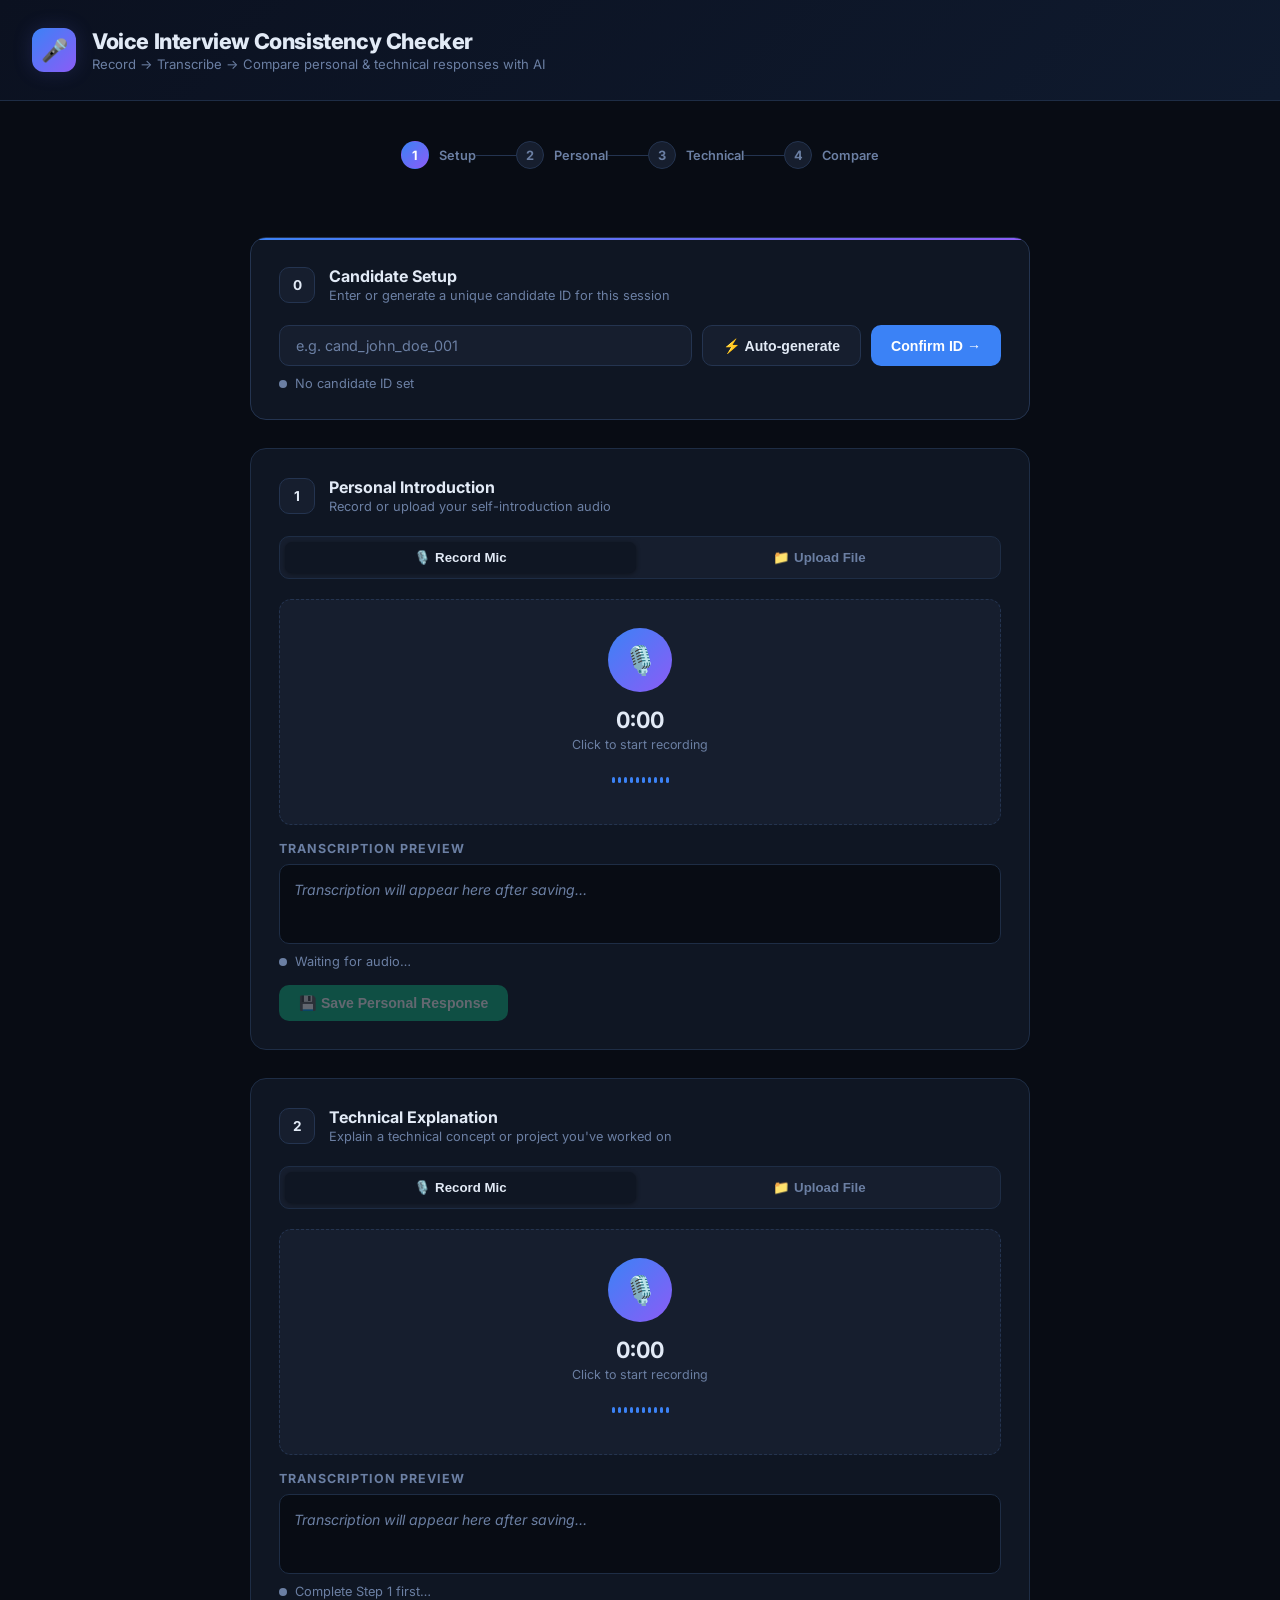
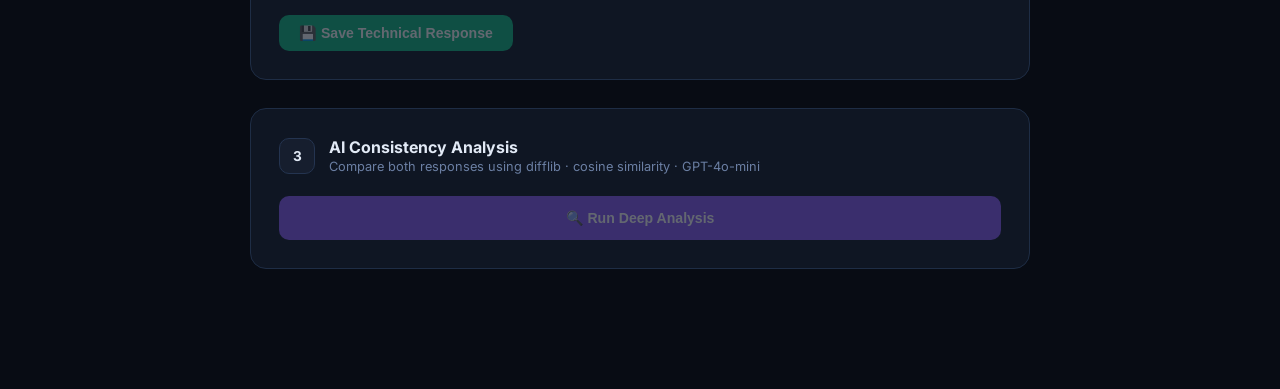
==== frontend/interview.html @ ae786893 "v2 — Voice Interview Consistency Checker module (voice_module + interview.html)" ====
<!DOCTYPE html>
<html lang="en">
<head>
  <meta charset="UTF-8" />
  <meta name="viewport" content="width=device-width, initial-scale=1.0" />
  <title>Voice Interview Consistency Checker</title>
  <link rel="preconnect" href="https://fonts.googleapis.com" />
  <link href="https://fonts.googleapis.com/css2?family=Inter:wght@400;500;600;700;800&display=swap" rel="stylesheet" />
  <style>
    *, *::before, *::after { box-sizing: border-box; margin: 0; padding: 0; }

    :root {
      --bg:         #080c14;
      --surface:    #0f1623;
      --surface2:   #161e2e;
      --border:     #1e2d45;
      --border2:    #243450;
      --text:       #e2eaf6;
      --muted:      #6b7fa3;
      --accent:     #3b82f6;
      --accent2:    #6366f1;
      --green:      #10b981;
      --amber:      #f59e0b;
      --red:        #ef4444;
      --purple:     #8b5cf6;
      --glow:       rgba(99,102,241,.18);
    }

    html { scroll-behavior: smooth; }

    body {
      font-family: 'Inter', sans-serif;
      background: var(--bg);
      color: var(--text);
      min-height: 100vh;
      padding: 0 0 80px;
    }

    /* ══ Header ══════════════════════════════════════════════════════════════ */
    header {
      background: linear-gradient(135deg, #0b1120 0%, #0f1a2e 100%);
      border-bottom: 1px solid var(--border);
      padding: 28px 32px;
      display: flex;
      align-items: center;
      gap: 16px;
    }
    .logo {
      width: 44px; height: 44px;
      background: linear-gradient(135deg, var(--accent), var(--purple));
      border-radius: 12px;
      display: grid; place-items: center;
      font-size: 22px;
      flex-shrink: 0;
      box-shadow: 0 0 20px var(--glow);
    }
    header h1 {
      font-size: 1.35rem; font-weight: 800; letter-spacing: -.4px;
    }
    header p { font-size: .82rem; color: var(--muted); margin-top: 2px; }

    /* ══ Layout ══════════════════════════════════════════════════════════════ */
    .container {
      max-width: 820px;
      margin: 0 auto;
      padding: 40px 20px;
      display: flex;
      flex-direction: column;
      gap: 28px;
    }

    /* ══ Cards ═══════════════════════════════════════════════════════════════ */
    .card {
      background: var(--surface);
      border: 1px solid var(--border);
      border-radius: 16px;
      padding: 28px;
      position: relative;
      overflow: hidden;
      transition: border-color .2s;
    }
    .card::before {
      content: '';
      position: absolute; top: 0; left: 0; right: 0; height: 2px;
      background: linear-gradient(90deg, var(--accent), var(--purple));
      opacity: 0;
      transition: opacity .3s;
    }
    .card.active::before { opacity: 1; }
    .card.active { border-color: var(--border2); }

    .card-header {
      display: flex; align-items: center; gap: 14px; margin-bottom: 22px;
    }
    .step-badge {
      width: 36px; height: 36px; border-radius: 10px; flex-shrink: 0;
      display: grid; place-items: center;
      font-weight: 700; font-size: .85rem;
      background: var(--surface2); border: 1px solid var(--border2);
    }
    .step-badge.done {
      background: rgba(16,185,129,.15);
      border-color: rgba(16,185,129,.3);
      color: var(--green);
    }
    .card-title { font-size: 1rem; font-weight: 700; }
    .card-sub   { font-size: .8rem; color: var(--muted); margin-top: 2px; }

    /* ══ Candidate Setup ════════════════════════════════════════════════════ */
    .id-row { display: flex; gap: 10px; flex-wrap: wrap; }

    input[type="text"] {
      flex: 1; min-width: 200px;
      background: var(--surface2);
      border: 1px solid var(--border2);
      border-radius: 10px;
      padding: 11px 16px;
      color: var(--text);
      font-size: .9rem;
      font-family: 'Inter', sans-serif;
      outline: none;
      transition: border-color .2s;
    }
    input[type="text"]:focus { border-color: var(--accent); }
    input[type="text"]::placeholder { color: var(--muted); }

    /* ══ Buttons ════════════════════════════════════════════════════════════ */
    .btn {
      padding: 10px 20px; border: none; border-radius: 10px;
      font-size: .88rem; font-weight: 600;
      cursor: pointer; white-space: nowrap;
      transition: opacity .15s, transform .1s, box-shadow .15s;
      display: inline-flex; align-items: center; gap: 7px;
    }
    .btn:active  { transform: scale(.97); }
    .btn:disabled { opacity: .35; cursor: not-allowed; }
    .btn-primary  { background: var(--accent); color: #fff; }
    .btn-purple   { background: var(--purple); color: #fff; }
    .btn-ghost    {
      background: var(--surface2);
      border: 1px solid var(--border2);
      color: var(--text);
    }
    .btn-green    { background: var(--green); color: #fff; }
    .btn-red      { background: var(--red);   color: #fff; }
    .btn-primary:not(:disabled):hover { box-shadow: 0 0 18px rgba(59,130,246,.4); }
    .btn-purple:not(:disabled):hover  { box-shadow: 0 0 18px rgba(139,92,246,.4); }
    .btn-green:not(:disabled):hover   { box-shadow: 0 0 18px rgba(16,185,129,.4); }

    /* ══ Tab row ════════════════════════════════════════════════════════════ */
    .tab-row {
      display: flex; gap: 8px;
      background: var(--surface2);
      border: 1px solid var(--border);
      border-radius: 10px; padding: 5px;
      margin-bottom: 20px;
    }
    .tab {
      flex: 1; padding: 8px;
      border-radius: 7px;
      background: transparent;
      border: none;
      color: var(--muted);
      font-size: .83rem; font-weight: 600;
      cursor: pointer;
      transition: background .2s, color .2s;
    }
    .tab.active {
      background: var(--surface);
      color: var(--text);
      box-shadow: 0 1px 4px rgba(0,0,0,.4);
    }

    /* ══ Record panel ═══════════════════════════════════════════════════════ */
    .record-zone {
      background: var(--surface2);
      border: 1px dashed var(--border2);
      border-radius: 12px;
      padding: 28px 20px;
      text-align: center;
      margin-bottom: 16px;
      transition: border-color .2s;
    }
    .record-zone.recording {
      border-color: var(--red);
      border-style: solid;
      animation: borderPulse 1.4s ease-in-out infinite;
    }
    @keyframes borderPulse {
      0%,100% { box-shadow: 0 0 0 0 rgba(239,68,68,.3); }
      50%      { box-shadow: 0 0 0 8px rgba(239,68,68,0); }
    }

    .mic-icon {
      width: 64px; height: 64px; border-radius: 50%;
      background: linear-gradient(135deg, var(--accent), var(--purple));
      display: grid; place-items: center;
      font-size: 28px;
      margin: 0 auto 14px;
      cursor: pointer;
      transition: transform .2s, box-shadow .2s;
      border: none;
    }
    .mic-icon:hover { transform: scale(1.06); box-shadow: 0 0 24px var(--glow); }
    .mic-icon.recording {
      background: linear-gradient(135deg, var(--red), #b91c1c);
      animation: micPulse 1s ease-in-out infinite;
    }
    @keyframes micPulse {
      0%,100% { transform: scale(1); }
      50%      { transform: scale(1.1); }
    }

    .timer {
      font-size: 1.4rem; font-weight: 700; margin: 6px 0 4px;
      font-variant-numeric: tabular-nums;
    }
    .rec-hint { font-size: .78rem; color: var(--muted); }

    /* Waveform bars */
    .waveform {
      display: flex; align-items: center; justify-content: center;
      gap: 3px; height: 32px; margin: 12px 0 0;
    }
    .bar {
      width: 3px; border-radius: 3px;
      background: var(--accent);
      height: 6px;
      transition: height .1s;
    }
    .recording .bar { animation: wave .6s ease-in-out infinite alternate; }
    .bar:nth-child(2)  { animation-delay: .05s; }
    .bar:nth-child(3)  { animation-delay: .10s; }
    .bar:nth-child(4)  { animation-delay: .15s; }
    .bar:nth-child(5)  { animation-delay: .20s; }
    .bar:nth-child(6)  { animation-delay: .25s; }
    .bar:nth-child(7)  { animation-delay: .30s; }
    .bar:nth-child(8)  { animation-delay: .35s; }
    .bar:nth-child(9)  { animation-delay: .40s; }
    .bar:nth-child(10) { animation-delay: .45s; }
    @keyframes wave {
      from { height: 4px;  }
      to   { height: 26px; }
    }

    /* Upload area */
    .upload-zone {
      border: 1px dashed var(--border2);
      border-radius: 12px;
      padding: 24px;
      text-align: center;
      cursor: pointer;
      transition: border-color .2s, background .2s;
      margin-bottom: 16px;
    }
    .upload-zone:hover { border-color: var(--accent); background: rgba(59,130,246,.04); }
    .upload-zone p { font-size: .85rem; color: var(--muted); margin-top: 6px; }

    input[type="file"] { display: none; }

    /* ══ Transcript box ══════════════════════════════════════════════════════ */
    .transcript-box {
      background: var(--bg);
      border: 1px solid var(--border);
      border-radius: 10px;
      padding: 14px;
      font-size: .88rem;
      line-height: 1.6;
      min-height: 80px;
      color: var(--text);
      white-space: pre-wrap;
      word-break: break-word;
    }
    .transcript-box.empty { color: var(--muted); font-style: italic; }

    /* ══ Status bar ══════════════════════════════════════════════════════════ */
    .status-bar {
      display: flex; align-items: center; gap: 8px;
      font-size: .8rem; color: var(--muted);
      margin-top: 10px;
    }
    .dot { width: 8px; height: 8px; border-radius: 50%; background: var(--muted); flex-shrink: 0; }
    .dot.green  { background: var(--green); }
    .dot.red    { background: var(--red);   animation: dotBlink 1s infinite; }
    .dot.amber  { background: var(--amber); }
    @keyframes dotBlink { 0%,100%{opacity:1;} 50%{opacity:.2;} }

    .btn-row { display: flex; gap: 10px; flex-wrap: wrap; margin-top: 16px; }

    /* Spinner */
    .spinner {
      width: 15px; height: 15px;
      border: 2px solid rgba(255,255,255,.2);
      border-top-color: #fff;
      border-radius: 50%;
      animation: spin .65s linear infinite;
    }
    @keyframes spin { to { transform: rotate(360deg); } }

    /* ══ Comparison results ══════════════════════════════════════════════════ */
    #resultsSection { display: none; }

    .scores-grid {
      display: grid;
      grid-template-columns: repeat(auto-fit, minmax(160px, 1fr));
      gap: 14px;
      margin-bottom: 24px;
    }
    .score-tile {
      background: var(--surface2);
      border: 1px solid var(--border2);
      border-radius: 12px;
      padding: 18px;
      text-align: center;
    }
    .score-tile .label { font-size: .72rem; text-transform: uppercase; letter-spacing: 1px; color: var(--muted); margin-bottom: 8px; }
    .score-num {
      font-size: 2.2rem; font-weight: 800;
      background: linear-gradient(135deg, var(--accent), var(--purple));
      -webkit-background-clip: text; -webkit-text-fill-color: transparent;
      background-clip: text;
    }
    .score-num.green { background: linear-gradient(135deg,var(--green),#059669); -webkit-background-clip: text; background-clip: text; }
    .score-num.amber { background: linear-gradient(135deg,var(--amber),#d97706); -webkit-background-clip: text; background-clip: text; }
    .score-num.red   { background: linear-gradient(135deg,var(--red),#b91c1c);   -webkit-background-clip: text; background-clip: text; }

    /* Gauge */
    .gauge-wrap { position: relative; width: 80px; height: 40px; margin: 0 auto 6px; }
    .gauge-track {
      width: 80px; height: 40px;
      border-radius: 40px 40px 0 0;
      background: var(--border2);
      overflow: hidden;
    }
    .gauge-fill {
      position: absolute; bottom: 0; left: 0;
      width: 100%; height: 100%;
      transform-origin: center bottom;
      transform: rotate(var(--deg));
      background: linear-gradient(135deg,var(--accent),var(--purple));
      border-radius: 40px 40px 0 0;
      transition: transform 1s cubic-bezier(.34,1.56,.64,1);
    }

    .section-title {
      font-size: .78rem; font-weight: 700; text-transform: uppercase;
      letter-spacing: 1px; color: var(--muted); margin-bottom: 12px;
    }

    /* Flags */
    .flags-list { display: flex; flex-wrap: wrap; gap: 8px; margin-bottom: 20px; }
    .flag-chip {
      display: inline-flex; align-items: center; gap: 6px;
      background: rgba(239,68,68,.1);
      border: 1px solid rgba(239,68,68,.25);
      color: #f87171;
      border-radius: 999px; padding: 4px 12px;
      font-size: .78rem; font-weight: 600;
    }
    .flag-chip.ok {
      background: rgba(16,185,129,.1);
      border-color: rgba(16,185,129,.25);
      color: #34d399;
    }

    /* Summary */
    .summary-box {
      background: var(--surface2);
      border-left: 3px solid var(--accent2);
      border-radius: 0 10px 10px 0;
      padding: 16px 18px;
      font-size: .88rem; line-height: 1.7;
      margin-bottom: 20px;
    }

    /* Suggestions */
    .suggestion-item {
      display: flex; gap: 12px; align-items: flex-start;
      padding: 10px 14px;
      background: var(--surface2); border: 1px solid var(--border);
      border-radius: 10px; margin-bottom: 8px;
      font-size: .85rem; line-height: 1.5;
    }
    .suggestion-item::before {
      content: '→'; color: var(--accent); font-weight: 700; flex-shrink: 0; margin-top: 1px;
    }

    /* Previews */
    .preview-grid {
      display: grid; grid-template-columns: 1fr 1fr; gap: 12px; margin-bottom: 20px;
    }
    @media (max-width: 540px) { .preview-grid { grid-template-columns: 1fr; } }
    .preview-card {
      background: var(--surface2); border: 1px solid var(--border);
      border-radius: 10px; padding: 14px;
    }
    .preview-card .plabel {
      font-size: .7rem; text-transform: uppercase; letter-spacing: 1px;
      color: var(--muted); margin-bottom: 6px;
    }
    .preview-card p { font-size: .83rem; line-height: 1.6; color: var(--text); }

    /* ══ Toast ═══════════════════════════════════════════════════════════════ */
    #toast {
      position: fixed; bottom: 24px; right: 24px;
      padding: 13px 18px; border-radius: 10px;
      font-size: .84rem; font-weight: 500;
      max-width: 360px; z-index: 9999;
      display: none;
      backdrop-filter: blur(8px);
    }
    #toast.error {
      background: rgba(69,10,10,.9); color: #f87171;
      border: 1px solid rgba(127,29,29,.7);
    }
    #toast.success {
      background: rgba(5,46,22,.9); color: #4ade80;
      border: 1px solid rgba(20,83,45,.7);
    }

    /* ══ Progress steps ══════════════════════════════════════════════════════ */
    .progress-steps {
      display: flex; align-items: center; justify-content: center;
      gap: 0; margin-bottom: 40px;
    }
    .ps {
      display: flex; align-items: center; gap: 10px;
      font-size: .8rem; color: var(--muted); font-weight: 600;
    }
    .ps-num {
      width: 28px; height: 28px; border-radius: 50%;
      background: var(--surface2); border: 1px solid var(--border2);
      display: grid; place-items: center; font-size: .8rem; font-weight: 700;
      transition: background .3s, border-color .3s, color .3s;
    }
    .ps.done .ps-num {
      background: rgba(16,185,129,.15); border-color: var(--green);
      color: var(--green);
    }
    .ps.active .ps-num {
      background: linear-gradient(135deg,var(--accent),var(--purple));
      border-color: transparent; color: #fff;
    }
    .ps-line {
      width: 40px; height: 1px;
      background: var(--border2);
    }
    @media (max-width: 480px) { .ps-line { width: 20px; } .ps span { display: none; } }
  </style>
</head>
<body>

<!-- ══ Header ═════════════════════════════════════════════════════════════════ -->
<header>
  <div class="logo">🎤</div>
  <div>
    <h1>Voice Interview Consistency Checker</h1>
    <p>Record → Transcribe → Compare personal &amp; technical responses with AI</p>
  </div>
</header>

<!-- ══ Main ═══════════════════════════════════════════════════════════════════ -->
<div class="container">

  <!-- Progress -->
  <div class="progress-steps" id="progressSteps">
    <div class="ps active" id="ps1"><div class="ps-num">1</div><span>Setup</span></div>
    <div class="ps-line"></div>
    <div class="ps" id="ps2"><div class="ps-num">2</div><span>Personal</span></div>
    <div class="ps-line"></div>
    <div class="ps" id="ps3"><div class="ps-num">3</div><span>Technical</span></div>
    <div class="ps-line"></div>
    <div class="ps" id="ps4"><div class="ps-num">4</div><span>Compare</span></div>
  </div>

  <!-- ── Step 0: Candidate Setup ─────────────────────────────────────────── -->
  <div class="card active" id="cardSetup">
    <div class="card-header">
      <div class="step-badge" id="badge0">0</div>
      <div>
        <div class="card-title">Candidate Setup</div>
        <div class="card-sub">Enter or generate a unique candidate ID for this session</div>
      </div>
    </div>
    <div class="id-row">
      <input type="text" id="candidateId" placeholder="e.g. cand_john_doe_001" />
      <button class="btn btn-ghost" id="btnGenId">⚡ Auto-generate</button>
      <button class="btn btn-primary" id="btnSetId">Confirm ID →</button>
    </div>
    <div class="status-bar" id="idStatus">
      <span class="dot"></span>
      <span>No candidate ID set</span>
    </div>
  </div>

  <!-- ── Step 1: Personal Introduction ───────────────────────────────────── -->
  <div class="card" id="cardPersonal">
    <div class="card-header">
      <div class="step-badge" id="badge1">1</div>
      <div>
        <div class="card-title">Personal Introduction</div>
        <div class="card-sub">Record or upload your self-introduction audio</div>
      </div>
    </div>

    <!-- Source tabs -->
    <div class="tab-row">
      <button class="tab active" id="tabPMic" onclick="switchTab('personal','mic')">🎙️ Record Mic</button>
      <button class="tab" id="tabPUp" onclick="switchTab('personal','upload')">📁 Upload File</button>
    </div>

    <!-- Mic -->
    <div id="panelPMic">
      <div class="record-zone" id="recZoneP">
        <button class="mic-icon" id="micBtnP" onclick="toggleRecord('personal')">🎙️</button>
        <div class="timer" id="timerP">0:00</div>
        <div class="rec-hint" id="hintP">Click to start recording</div>
        <div class="waveform" id="waveP">
          <div class="bar"></div><div class="bar"></div><div class="bar"></div>
          <div class="bar"></div><div class="bar"></div><div class="bar"></div>
          <div class="bar"></div><div class="bar"></div><div class="bar"></div>
          <div class="bar"></div>
        </div>
      </div>
    </div>

    <!-- Upload -->
    <div id="panelPUp" style="display:none">
      <label class="upload-zone" for="fileP">
        <div style="font-size:2rem">📂</div>
        <strong style="font-size:.9rem">Click to choose audio file</strong>
        <p>Supports .webm · .mp3 · .wav · .m4a · .ogg</p>
        <p id="filePName" style="color:var(--accent);margin-top:4px;"></p>
      </label>
      <input type="file" id="fileP" accept="audio/*" onchange="onFileSelect('personal')" />
    </div>

    <div class="section-title" style="margin-bottom:8px">Transcription Preview</div>
    <div class="transcript-box empty" id="transcriptP">Transcription will appear here after saving…</div>

    <div class="status-bar" id="statusP">
      <span class="dot" id="dotP"></span>
      <span id="labelP">Waiting for audio…</span>
    </div>
    <div class="btn-row">
      <button class="btn btn-green" id="btnSaveP" disabled>
        <span id="savePText">💾 Save Personal Response</span>
        <span class="spinner" id="spnP" style="display:none"></span>
      </button>
    </div>
  </div>

  <!-- ── Step 2: Technical Explanation ────────────────────────────────────── -->
  <div class="card" id="cardTech">
    <div class="card-header">
      <div class="step-badge" id="badge2">2</div>
      <div>
        <div class="card-title">Technical Explanation</div>
        <div class="card-sub">Explain a technical concept or project you've worked on</div>
      </div>
    </div>

    <div class="tab-row">
      <button class="tab active" id="tabTMic" onclick="switchTab('technical','mic')">🎙️ Record Mic</button>
      <button class="tab" id="tabTUp" onclick="switchTab('technical','upload')">📁 Upload File</button>
    </div>

    <div id="panelTMic">
      <div class="record-zone" id="recZoneT">
        <button class="mic-icon" id="micBtnT" onclick="toggleRecord('technical')">🎙️</button>
        <div class="timer" id="timerT">0:00</div>
        <div class="rec-hint" id="hintT">Click to start recording</div>
        <div class="waveform" id="waveT">
          <div class="bar"></div><div class="bar"></div><div class="bar"></div>
          <div class="bar"></div><div class="bar"></div><div class="bar"></div>
          <div class="bar"></div><div class="bar"></div><div class="bar"></div>
          <div class="bar"></div>
        </div>
      </div>
    </div>

    <div id="panelTUp" style="display:none">
      <label class="upload-zone" for="fileT">
        <div style="font-size:2rem">📂</div>
        <strong style="font-size:.9rem">Click to choose audio file</strong>
        <p>Supports .webm · .mp3 · .wav · .m4a · .ogg</p>
        <p id="fileTName" style="color:var(--accent);margin-top:4px;"></p>
      </label>
      <input type="file" id="fileT" accept="audio/*" onchange="onFileSelect('technical')" />
    </div>

    <div class="section-title" style="margin-bottom:8px">Transcription Preview</div>
    <div class="transcript-box empty" id="transcriptT">Transcription will appear here after saving…</div>

    <div class="status-bar" id="statusT">
      <span class="dot" id="dotT"></span>
      <span id="labelT">Complete Step 1 first…</span>
    </div>
    <div class="btn-row">
      <button class="btn btn-green" id="btnSaveT" disabled>
        <span id="saveTText">💾 Save Technical Response</span>
        <span class="spinner" id="spnT" style="display:none"></span>
      </button>
    </div>
  </div>

  <!-- ── Step 3: Compare ───────────────────────────────────────────────────── -->
  <div class="card" id="cardCompare">
    <div class="card-header">
      <div class="step-badge" id="badge3">3</div>
      <div>
        <div class="card-title">AI Consistency Analysis</div>
        <div class="card-sub">Compare both responses using difflib · cosine similarity · GPT-4o-mini</div>
      </div>
    </div>
    <button class="btn btn-purple" id="btnCompare" disabled style="width:100%;justify-content:center;padding:14px;">
      <span id="cmpText">🔍 Run Deep Analysis</span>
      <span class="spinner" id="spnCmp" style="display:none"></span>
    </button>
  </div>

  <!-- ── Results ──────────────────────────────────────────────────────────── -->
  <div id="resultsSection">
    <div class="card">
      <div class="card-header" style="margin-bottom:0">
        <div class="step-badge done">✓</div>
        <div>
          <div class="card-title">Analysis Results</div>
          <div class="card-sub" id="resultsMeta"></div>
        </div>
      </div>
    </div>

    <!-- Scores -->
    <div class="card" style="margin-top:0;border-top:none;border-radius:0 0 16px 16px;padding-top:20px;">
      <div class="scores-grid" id="scoresGrid"></div>

      <!-- Flags -->
      <div class="section-title">Flags &amp; Signals</div>
      <div class="flags-list" id="flagsList"></div>

      <!-- Summary -->
      <div class="section-title">AI Summary</div>
      <div class="summary-box" id="summaryBox"></div>

      <!-- Response previews -->
      <div class="section-title">Response Previews</div>
      <div class="preview-grid" id="previewGrid"></div>

      <!-- Suggestions -->
      <div class="section-title">Improvement Suggestions</div>
      <div id="suggestionsList"></div>

      <!-- Reset -->
      <div class="btn-row" style="margin-top:8px">
        <button class="btn btn-ghost" onclick="location.reload()">↺ New Session</button>
        <button class="btn btn-primary" id="btnRecompare">🔄 Re-analyse</button>
      </div>
    </div>
  </div>

</div><!-- /container -->

<div id="toast"></div>

<!-- ══ Script ═════════════════════════════════════════════════════════════════ -->
<script>
  const API = 'http://localhost:8000/voice';

  // ── State ──────────────────────────────────────────────────────────────────
  const state = {
    candidateId: '',
    personal:  { blob: null, recording: false, timer: null, elapsed: 0 },
    technical: { blob: null, recording: false, timer: null, elapsed: 0 },
    mediaRecorder:  { personal: null, technical: null },
    personalDone:   false,
    technicalDone:  false,
  };

  // ── Refs ───────────────────────────────────────────────────────────────────
  const $ = id => document.getElementById(id);

  // ── Toast ──────────────────────────────────────────────────────────────────
  let _toastT;
  function toast(msg, type = 'error') {
    const el = $('toast');
    el.textContent = (type === 'error' ? '⚠️ ' : '✓ ') + msg;
    el.className = 'toast ' + type;
    el.style.display = 'block';
    clearTimeout(_toastT);
    _toastT = setTimeout(() => { el.style.display = 'none'; }, 6000);
  }

  // ── Candidate ID setup ─────────────────────────────────────────────────────
  $('btnGenId').addEventListener('click', () => {
    const id = 'cand_' + Math.random().toString(36).slice(2, 8).toUpperCase();
    $('candidateId').value = id;
  });

  $('btnSetId').addEventListener('click', confirmId);
  $('candidateId').addEventListener('keydown', e => { if (e.key === 'Enter') confirmId(); });

  function confirmId() {
    const val = $('candidateId').value.trim();
    if (!val) { toast('Please enter or generate a candidate ID'); return; }
    state.candidateId = val;

    // Update UI
    $('idStatus').innerHTML = `<span class="dot green"></span> Session active: <strong>${val}</strong>`;
    $('cardSetup').classList.add('active');
    $('badge0').textContent = '✓';
    $('badge0').style.cssText = 'background:rgba(16,185,129,.15);border-color:rgba(16,185,129,.3);color:var(--green)';
    $('btnSaveP').disabled = false;
    updateProgress(2);
  }

  // ── Tab switching ──────────────────────────────────────────────────────────
  function switchTab(type, mode) {
    const pfx = type === 'personal' ? 'P' : 'T';
    $(`tabPMic, tabPUp, tabTMic, tabTUp`.split(', ').find(id => id === `tab${pfx}Mic`));
    // Personal
    if (type === 'personal') {
      $('tabPMic').classList.toggle('active', mode === 'mic');
      $('tabPUp').classList.toggle('active', mode !== 'mic');
      $('panelPMic').style.display = mode === 'mic' ? '' : 'none';
      $('panelPUp').style.display  = mode !== 'mic' ? '' : 'none';
    } else {
      $('tabTMic').classList.toggle('active', mode === 'mic');
      $('tabTUp').classList.toggle('active', mode !== 'mic');
      $('panelTMic').style.display = mode === 'mic' ? '' : 'none';
      $('panelTUp').style.display  = mode !== 'mic' ? '' : 'none';
    }
  }

  // ── File select ────────────────────────────────────────────────────────────
  function onFileSelect(type) {
    const fileInput = type === 'personal' ? $('fileP') : $('fileT');
    const nameEl    = type === 'personal' ? $('filePName') : $('fileTName');
    if (!fileInput.files[0]) return;
    const file = fileInput.files[0];
    state[type].blob = file;
    nameEl.textContent = '📎 ' + file.name;
    updateStatusBar(type, 'amber', `File ready: ${file.name}`);
  }

  // ── Recording ──────────────────────────────────────────────────────────────
  async function toggleRecord(type) {
    const st = state[type];
    if (st.recording) {
      stopRecording(type);
    } else {
      await startRecording(type);
    }
  }

  async function startRecording(type) {
    if (!state.candidateId) { toast('Set candidate ID first'); return; }
    let stream;
    try {
      stream = await navigator.mediaDevices.getUserMedia({ audio: true });
    } catch (e) {
      toast('Microphone access denied: ' + e.message); return;
    }

    const chunks = [];
    const mr = new MediaRecorder(stream, { mimeType: bestMime() });
    state.mediaRecorder[type] = mr;
    mr.ondataavailable = e => { if (e.data.size) chunks.push(e.data); };
    mr.onstop = () => {
      state[type].blob = new Blob(chunks, { type: mr.mimeType });
      stream.getTracks().forEach(t => t.stop());
      setRecordUI(type, false);
      updateStatusBar(type, 'amber', `Recorded ${fmtTime(state[type].elapsed)} — ready to save`);
    };
    mr.start(200);

    state[type].recording = true;
    state[type].elapsed   = 0;
    setRecordUI(type, true);
    state[type].timer = setInterval(() => {
      state[type].elapsed++;
      const id = type === 'personal' ? 'timerP' : 'timerT';
      $(id).textContent = fmtTime(state[type].elapsed);
    }, 1000);
  }

  function stopRecording(type) {
    clearInterval(state[type].timer);
    state[type].recording = false;
    if (state.mediaRecorder[type] && state.mediaRecorder[type].state !== 'inactive') {
      state.mediaRecorder[type].stop();
    }
  }

  function setRecordUI(type, isRec) {
    const pfx   = type === 'personal' ? 'P' : 'T';
    const zone  = $('recZone' + pfx);
    const btn   = $('micBtn'  + pfx);
    const hint  = $('hint'    + pfx);
    const wave  = $('wave'    + pfx);
    if (isRec) {
      zone.classList.add('recording');
      btn.classList.add('recording');
      btn.textContent = '⏹';
      hint.textContent = 'Recording… click to stop';
      wave.classList.add('recording');
    } else {
      zone.classList.remove('recording');
      btn.classList.remove('recording');
      btn.textContent = '🎙️';
      hint.textContent = 'Click to record again';
      wave.classList.remove('recording');
    }
  }

  function bestMime() {
    const types = ['audio/webm;codecs=opus','audio/webm','audio/ogg;codecs=opus','audio/mp4'];
    return types.find(t => MediaRecorder.isTypeSupported(t)) || '';
  }

  function fmtTime(s) {
    return `${Math.floor(s/60)}:${String(s%60).padStart(2,'0')}`;
  }

  // ── Save personal ──────────────────────────────────────────────────────────
  $('btnSaveP').addEventListener('click', () => saveResponse('personal'));
  $('btnSaveT').addEventListener('click', () => saveResponse('technical'));

  async function saveResponse(type) {
    if (!state.candidateId) { toast('Set candidate ID first'); return; }
    const blob = state[type].blob;
    if (!blob) { toast('No audio recorded or file selected for ' + type + ' response'); return; }

    const saveBtn  = type === 'personal' ? $('btnSaveP') : $('btnSaveT');
    const textEl   = type === 'personal' ? $('savePText') : $('saveTText');
    const spnEl    = type === 'personal' ? $('spnP') : $('spnT');
    const endpoint = type === 'personal' ? `${API}/record/personal` : `${API}/record/technical`;

    saveBtn.disabled = true;
    textEl.style.display = 'none';
    spnEl.style.display  = 'inline-block';
    updateStatusBar(type, 'amber', 'Transcribing with Whisper…');

    const form = new FormData();
    form.append('audio', blob, `${type}_${state.candidateId}.webm`);
    form.append('candidate_id', state.candidateId);

    try {
      const resp = await fetch(endpoint, { method: 'POST', body: form });
      const json = await resp.json();
      if (!resp.ok) throw new Error(json.detail || resp.statusText);

      // Show transcription
      const tEl = type === 'personal' ? $('transcriptP') : $('transcriptT');
      tEl.textContent = json.transcription;
      tEl.classList.remove('empty');

      updateStatusBar(type, 'green',
        `✓ Saved — ${json.word_count} words · ${json.char_count} chars`);

      if (type === 'personal') {
        state.personalDone = true;
        $('badge1').textContent = '✓';
        styleBadge($('badge1'), 'green');
        // Unlock technical step
        $('btnSaveT').disabled = false;
        $('cardTech').classList.add('active');
        $('dotT').className = 'dot amber';
        $('labelT').textContent = 'Ready to record technical response';
        updateProgress(3);
      } else {
        state.technicalDone = true;
        $('badge2').textContent = '✓';
        styleBadge($('badge2'), 'green');
        $('btnCompare').disabled = false;
        $('cardCompare').classList.add('active');
        updateProgress(4);
      }
      toast(`${cap(type)} response saved!`, 'success');

    } catch (err) {
      updateStatusBar(type, 'red', '✗ Error: ' + err.message);
      toast('Save failed: ' + err.message);
      saveBtn.disabled = false;
    } finally {
      textEl.style.display = '';
      spnEl.style.display  = 'none';
      if (type === 'personal' ? state.personalDone : state.technicalDone)
        saveBtn.disabled = false; // allow re-record
    }
  }

  // ── Compare ────────────────────────────────────────────────────────────────
  $('btnCompare').addEventListener('click', runCompare);
  $('btnRecompare').addEventListener('click', runCompare);

  async function runCompare() {
    if (!state.candidateId) { toast('No candidate ID'); return; }
    setLoading('cmp', true);
    $('resultsSection').style.display = 'none';

    try {
      const resp = await fetch(`${API}/compare`, {
        method: 'POST',
        headers: { 'Content-Type': 'application/json' },
        body: JSON.stringify({ candidate_id: state.candidateId }),
      });
      const data = await resp.json();
      if (!resp.ok) throw new Error(data.detail || resp.statusText);
      renderResults(data);
      $('resultsSection').style.display = '';
      $('badge3').textContent = '✓';
      styleBadge($('badge3'), 'green');
      $('resultsSection').scrollIntoView({ behavior: 'smooth', block: 'start' });
    } catch (err) {
      toast('Analysis failed: ' + err.message);
    } finally {
      setLoading('cmp', false);
    }
  }

  function setLoading(id, on) {
    const btn = $('btnCompare');
    const txt = $('cmpText');
    const spn = $('spnCmp');
    btn.disabled = on;
    txt.style.display = on ? 'none' : '';
    spn.style.display = on ? 'inline-block' : 'none';
  }

  // ── Render results ─────────────────────────────────────────────────────────
  function renderResults(data) {
    const a = data.analysis;
    const basics = a.basic_similarity || {};

    $('resultsMeta').textContent = `Candidate: ${data.candidate_id}`;

    // Scores
    const scores = [
      { label: 'AI Similarity',    val: a.similarity_score,   color: colorClass(a.similarity_score) },
      { label: 'Consistency',      val: a.consistency_score,  color: colorClass(a.consistency_score) },
      { label: 'Sequence Match',   val: basics.sequence ?? 0, color: colorClass(basics.sequence ?? 0) },
      { label: 'Cosine Similarity',val: basics.cosine   ?? 0, color: colorClass(basics.cosine   ?? 0) },
    ];
    $('scoresGrid').innerHTML = scores.map(s => `
      <div class="score-tile">
        <div class="label">${s.label}</div>
        <div class="score-num ${s.color}">${(s.val ?? 0).toFixed(1)}%</div>
      </div>
    `).join('');

    // Flags
    const flags = a.flags || [];
    $('flagsList').innerHTML = flags.length
      ? flags.map(f => `<div class="flag-chip">⚑ ${esc(f)}</div>`).join('')
      : '<div class="flag-chip ok">✓ No contradictions detected</div>';

    // Summary
    $('summaryBox').textContent = a.summary || 'No summary available.';

    // Previews
    $('previewGrid').innerHTML = `
      <div class="preview-card">
        <div class="plabel">Personal Introduction</div>
        <p>${esc(data.personal_preview)}</p>
      </div>
      <div class="preview-card">
        <div class="plabel">Technical Explanation</div>
        <p>${esc(data.technical_preview)}</p>
      </div>
    `;

    // Suggestions
    const suggs = a.improvement_suggestions || [];
    $('suggestionsList').innerHTML = suggs.length
      ? suggs.map(s => `<div class="suggestion-item">${esc(s)}</div>`).join('')
      : '<div class="suggestion-item">No specific suggestions — responses appear well-formed.</div>';
  }

  function colorClass(v) {
    if (v === null || v === undefined) return '';
    if (v >= 70) return 'green';
    if (v >= 40) return 'amber';
    return 'red';
  }

  function esc(s) {
    return String(s ?? '').replace(/&/g,'&amp;').replace(/</g,'&lt;').replace(/>/g,'&gt;');
  }

  // ── Helpers ────────────────────────────────────────────────────────────────
  function updateStatusBar(type, dotClass, msg) {
    const pfx = type === 'personal' ? 'P' : 'T';
    $('dot'   + pfx).className = 'dot ' + dotClass;
    $('label' + pfx).textContent = msg;
  }

  function styleBadge(el, color) {
    const map = {
      green: 'background:rgba(16,185,129,.15);border-color:rgba(16,185,129,.3);color:var(--green)',
      amber: 'background:rgba(245,158,11,.15);border-color:rgba(245,158,11,.3);color:var(--amber)',
      red:   'background:rgba(239,68,68,.15);border-color:rgba(239,68,68,.3);color:var(--red)',
    };
    el.style.cssText = map[color] || '';
  }

  function updateProgress(step) {
    for (let i = 1; i <= 4; i++) {
      const el = $('ps' + i);
      el.classList.remove('active', 'done');
      if (i < step)  el.classList.add('done');
      if (i === step) el.classList.add('active');
    }
  }

  function cap(s) { return s.charAt(0).toUpperCase() + s.slice(1); }
</script>
</body>
</html>
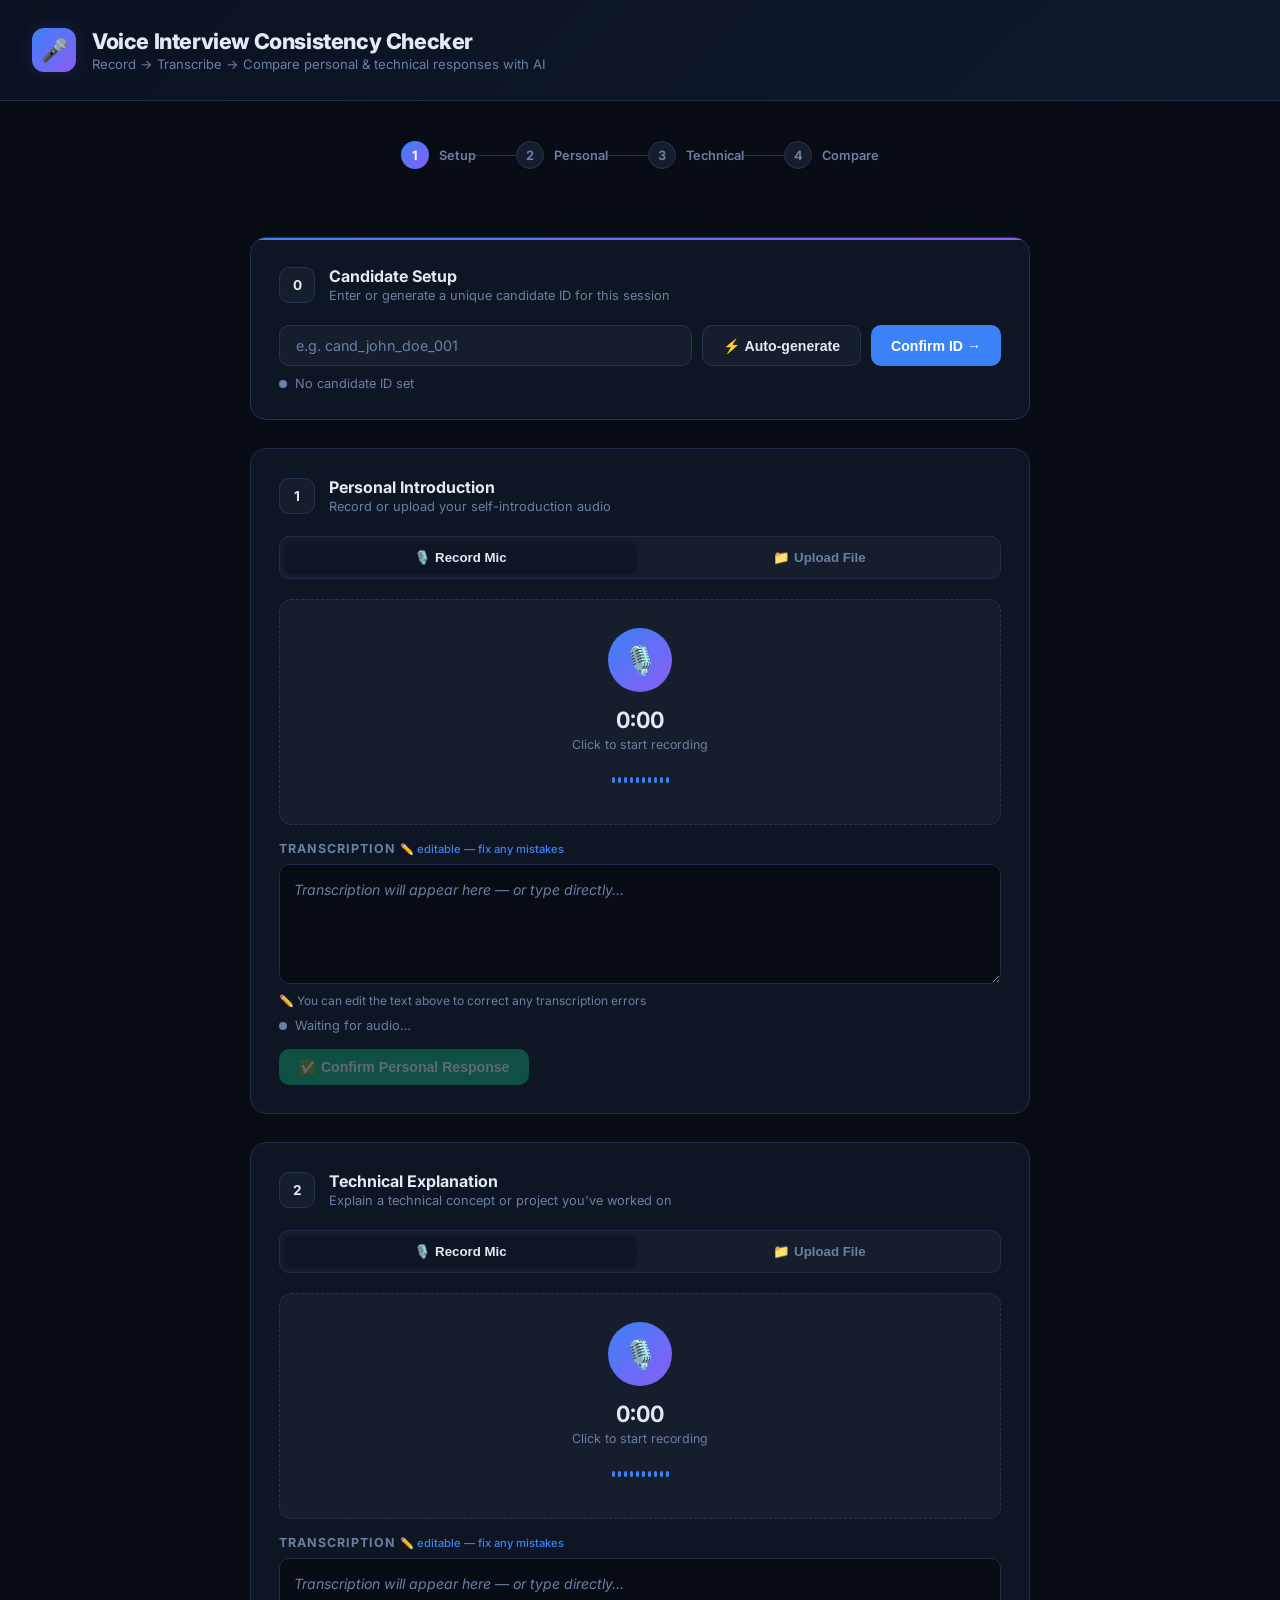
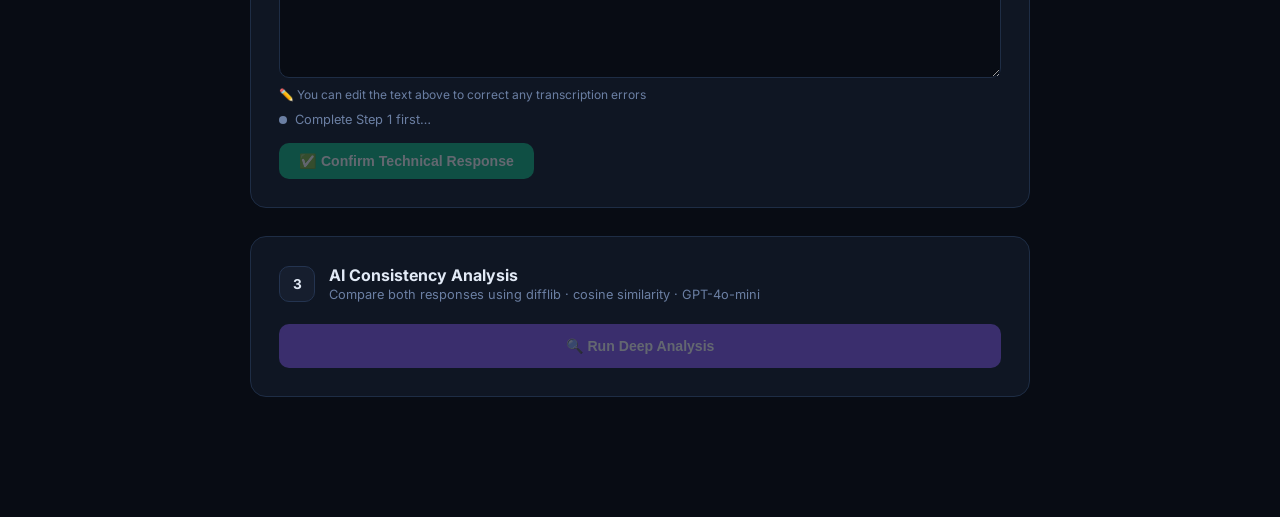
==== commit 52ea567e: "feat(v2.0): Refactor AI interview authenticity pipeline - Integrate Winston AI for dual AI-content a" ====
--- a/frontend/interview.html
+++ b/frontend/interview.html
@@ -266,12 +266,23 @@
       padding: 14px;
       font-size: .88rem;
       line-height: 1.6;
-      min-height: 80px;
+      min-height: 100px;
+      width: 100%;
       color: var(--text);
       white-space: pre-wrap;
       word-break: break-word;
-    }
-    .transcript-box.empty { color: var(--muted); font-style: italic; }
+      resize: vertical;
+      font-family: 'Inter', sans-serif;
+      outline: none;
+      transition: border-color .2s;
+    }
+    .transcript-box:focus { border-color: var(--accent); }
+    .transcript-box::placeholder { color: var(--muted); font-style: italic; }
+    .edit-hint {
+      font-size: .75rem; color: var(--muted);
+      margin-top: 5px;
+      display: flex; align-items: center; gap: 5px;
+    }
 
     /* ══ Status bar ══════════════════════════════════════════════════════════ */
     .status-bar {
@@ -446,6 +457,154 @@
       background: var(--border2);
     }
     @media (max-width: 480px) { .ps-line { width: 20px; } .ps span { display: none; } }
+
+    /* ══ Rich Results ═══════════════════════════════════════════════════════════ */
+    .verdict-banner {
+      border-radius: 14px; padding: 18px 22px;
+      display: flex; align-items: center; gap: 16px;
+      position: relative; overflow: hidden; margin-bottom: 16px;
+    }
+    .verdict-banner.consistent   { background: rgba(16,185,129,.12); border: 1px solid rgba(16,185,129,.3); }
+    .verdict-banner.needs-review { background: rgba(245,158,11,.1);  border: 1px solid rgba(245,158,11,.28); }
+    .verdict-banner.inconsistent { background: rgba(239,68,68,.1);   border: 1px solid rgba(239,68,68,.28); }
+    .verdict-icon  { font-size: 2rem; flex-shrink: 0; }
+    .verdict-label { font-size: 1.25rem; font-weight: 800; letter-spacing: -.4px; }
+    .verdict-sub   { font-size: .78rem; color: var(--muted); margin-top: 3px; }
+
+    .summary-pill {
+      background: var(--surface2); border: 1px solid var(--border);
+      border-left: 3px solid var(--accent2);
+      border-radius: 0 10px 10px 0;
+      padding: 13px 18px;
+      font-size: .86rem; line-height: 1.7; color: var(--text);
+      margin-bottom: 14px;
+    }
+
+    .toggle-btn {
+      width: 100%; padding: 14px 20px;
+      background: var(--surface2); border: 1px solid var(--border2);
+      border-radius: 12px; color: var(--text);
+      font-size: .88rem; font-weight: 600;
+      cursor: pointer; display: flex; align-items: center; justify-content: space-between;
+      transition: all .22s;
+    }
+    .toggle-btn:hover { border-color: var(--accent2); background: rgba(99,102,241,.06); }
+    .toggle-btn.auto-expanded { border-color: rgba(239,68,68,.5); background: rgba(239,68,68,.05); color: #fca5a5; }
+    .toggle-btn .toggle-arrow { transition: transform .3s; }
+    .toggle-btn.open .toggle-arrow { transform: rotate(180deg); }
+    .auto-badge {
+      font-size: .68rem; font-weight: 700; padding: 2px 8px; border-radius: 999px;
+      background: rgba(239,68,68,.15); border: 1px solid rgba(239,68,68,.3); color: #f87171;
+    }
+
+    .deep-dive { overflow: hidden; max-height: 0; transition: max-height .45s ease, opacity .3s ease; opacity: 0; }
+    .deep-dive.open { max-height: 9999px; opacity: 1; }
+    .deep-dive-inner { padding-top: 16px; display: flex; flex-direction: column; gap: 16px; }
+    .deep-card { background: var(--surface); border: 1px solid var(--border); border-radius: 14px; padding: 20px 22px; }
+
+    .analysis-mode { font-size:.72rem; color:var(--muted); background:var(--surface2); border:1px solid var(--border); border-radius:6px; padding:4px 10px; display:inline-block; }
+    .analysis-mode.heuristic { color:#93c5fd; border-color:rgba(59,130,246,.25); }
+
+    .depth-badge { display:inline-flex; align-items:center; gap:6px; padding:6px 14px; border-radius:8px; font-size:.82rem; font-weight:700; margin-bottom:8px; }
+    .depth-strong   { background:rgba(16,185,129,.12); border:1px solid rgba(16,185,129,.3); color:#34d399; }
+    .depth-moderate { background:rgba(245,158,11,.1);  border:1px solid rgba(245,158,11,.3); color:#fbbf24; }
+    .depth-basic    { background:rgba(239,68,68,.1);   border:1px solid rgba(239,68,68,.3);  color:#f87171; }
+
+    .context-note { background:rgba(99,102,241,.08); border:1px solid rgba(99,102,241,.2); border-radius:10px; padding:12px 16px; font-size:.84rem; color:#c7d2fe; line-height:1.6; }
+
+    .claim-cards { display:flex; flex-direction:column; gap:8px; }
+    .claim-card { background:var(--surface2); border:1px solid var(--border); border-radius:10px; padding:13px 16px; }
+    .claim-card-header { display:flex; align-items:center; justify-content:space-between; margin-bottom:8px; }
+    .claim-label { font-size:.82rem; font-weight:600; }
+    .proof-bar-bg { height:6px; background:var(--border); border-radius:3px; overflow:hidden; margin-top:6px; }
+    .proof-bar-fill { height:100%; border-radius:3px; transition:width .7s ease; }
+    .proof-bar-fill.strong   { background: linear-gradient(90deg,var(--green),#059669); }
+    .proof-bar-fill.moderate { background: linear-gradient(90deg,var(--amber),#d97706); }
+    .proof-bar-fill.weak     { background: linear-gradient(90deg,var(--red),#b91c1c); }
+    .proof-score-label { font-size:.7rem; color:var(--muted); margin-top:5px; }
+    .no-claims-note { padding:12px 16px; border-radius:10px; background:var(--surface2); border:1px solid var(--border); font-size:.83rem; color:var(--muted); font-style:italic; }
+
+    .comm-table { width:100%; border-collapse:collapse; font-size:.81rem; margin-top:10px; }
+    .comm-table th { text-align:left; padding:8px 12px; color:var(--muted); font-weight:700; font-size:.68rem; text-transform:uppercase; letter-spacing:.5px; border-bottom:1px solid var(--border); }
+    .comm-table td { padding:8px 12px; border-bottom:1px solid rgba(28,42,66,.5); }
+    .comm-table tr:last-child td { border-bottom:none; }
+    .comm-col-val { font-weight:600; color:var(--text); }
+    .comm-label-block { display:inline-flex; align-items:center; gap:6px; padding:5px 12px; border-radius:8px; font-size:.8rem; font-weight:600; margin-bottom:8px; }
+    .comm-improved  { background:rgba(16,185,129,.1); border:1px solid rgba(16,185,129,.25); color:#34d399; }
+    .comm-declined  { background:rgba(239,68,68,.1);  border:1px solid rgba(239,68,68,.25);  color:#f87171; }
+    .comm-consistent{ background:rgba(99,102,241,.1); border:1px solid rgba(99,102,241,.25); color:#a5b4fc; }
+
+    .flags-wrap { display:flex; flex-direction:column; gap:8px; }
+    .flag-item { display:flex; align-items:flex-start; gap:10px; padding:10px 14px; border-radius:10px; font-size:.84rem; line-height:1.5; }
+    .flag-item.contradiction { background:rgba(239,68,68,.08); border:1px solid rgba(239,68,68,.2); color:#fca5a5; }
+    .flag-item.partial       { background:rgba(16,185,129,.08); border:1px solid rgba(16,185,129,.2); color:#6ee7b7; }
+    .flag-icon { flex-shrink:0; font-size:1rem; margin-top:1px; }
+
+    .auth-banner { border-radius:12px; padding:16px 20px; display:flex; align-items:center; gap:16px; margin-bottom:14px; }
+    .auth-banner.genuine         { background:rgba(16,185,129,.1); border:1px solid rgba(16,185,129,.3); }
+    .auth-banner.suspicious      { background:rgba(245,158,11,.1); border:1px solid rgba(245,158,11,.3); }
+    .auth-banner.highly-suspicious { background:rgba(239,68,68,.1); border:1px solid rgba(239,68,68,.3); }
+    .auth-icon  { font-size:2rem; flex-shrink:0; }
+    .auth-label { font-size:1.1rem; font-weight:800; }
+    .auth-sub   { font-size:.78rem; color:var(--muted); margin-top:3px; }
+
+    .shift-bar-bg { height:8px; background:var(--border2); border-radius:4px; overflow:hidden; margin:8px 0 4px; }
+    .shift-bar-fill { height:100%; border-radius:4px; transition:width .7s ease; }
+    .shift-bar-fill.low    { background:linear-gradient(90deg,var(--green),#059669); }
+    .shift-bar-fill.medium { background:linear-gradient(90deg,var(--amber),#d97706); }
+    .shift-bar-fill.high   { background:linear-gradient(90deg,var(--red),#b91c1c); }
+
+    .auth-grid { display:grid; grid-template-columns:1fr 1fr; gap:10px; margin-top:12px; }
+    @media(max-width:540px) { .auth-grid { grid-template-columns:1fr; } }
+    .auth-cell { background:var(--surface2); border:1px solid var(--border); border-radius:10px; padding:12px 14px; }
+    .auth-cell-label { font-size:.68rem; font-weight:700; text-transform:uppercase; letter-spacing:.6px; color:var(--muted); margin-bottom:4px; }
+    .auth-cell-val   { font-size:.84rem; color:var(--text); font-weight:500; }
+
+    .tier-row { display:flex; flex-direction:column; gap:6px; margin-bottom:14px; }
+    .tier-header { font-size:.7rem; font-weight:700; text-transform:uppercase; letter-spacing:.8px; margin-bottom:4px; }
+    .tier-major    { color:#f87171; }
+    .tier-moderate { color:#fbbf24; }
+    .tier-minor    { color:#93c5fd; }
+
+    .badge { display:inline-flex; align-items:center; padding:2px 10px; border-radius:999px; font-size:.7rem; font-weight:700; letter-spacing:.3px; }
+    .badge-green  { background:rgba(16,185,129,.12); border:1px solid rgba(16,185,129,.25); color:#34d399; }
+    .badge-amber  { background:rgba(245,158,11,.1);  border:1px solid rgba(245,158,11,.25); color:#fbbf24; }
+    .badge-red    { background:rgba(239,68,68,.1);   border:1px solid rgba(239,68,68,.25);  color:#f87171; }
+    .badge-blue   { background:rgba(59,130,246,.1);  border:1px solid rgba(59,130,246,.25); color:#93c5fd; }
+    .badge-purple { background:rgba(139,92,246,.1);  border:1px solid rgba(139,92,246,.25); color:#c4b5fd; }
+
+    .preview-pair { display:grid; grid-template-columns:1fr 1fr; gap:12px; }
+    @media(max-width:540px) { .preview-pair { grid-template-columns:1fr; } }
+    .preview-block { background:var(--surface2); border:1px solid var(--border); border-radius:10px; padding:14px; }
+    .preview-block .pb-label { font-size:.68rem; font-weight:700; text-transform:uppercase; letter-spacing:1px; color:var(--muted); margin-bottom:8px; }
+    .preview-block p { font-size:.83rem; line-height:1.65; }
+
+    .suggestions-wrap { display:flex; flex-direction:column; gap:8px; }
+    .suggestion-item .si-arrow { color:var(--accent); font-weight:700; flex-shrink:0; margin-top:1px; }
+
+    /* Plagiarism */
+    #plagCard { display:none; }
+    .plag-loading { display:none; align-items:center; gap:14px; padding:18px 20px; border-radius:10px; background:var(--surface2); border:1px solid var(--border); font-size:.86rem; color:var(--muted); }
+    .plag-loading.active { display:flex; }
+    .plag-response-grid { display:grid; grid-template-columns:1fr 1fr; gap:16px; margin-bottom:20px; }
+    @media(max-width:560px) { .plag-response-grid { grid-template-columns:1fr; } }
+    .plag-block { background:var(--surface2); border:1px solid var(--border2); border-radius:12px; padding:18px; text-align:center; }
+    .plag-block-label { font-size:.68rem; font-weight:700; text-transform:uppercase; letter-spacing:1px; color:var(--muted); margin-bottom:10px; }
+    .plag-score-big { font-size:2.6rem; font-weight:900; line-height:1; }
+    .plag-score-big.safe   { color:var(--green); }
+    .plag-score-big.warn   { color:var(--amber); }
+    .plag-score-big.danger { color:var(--red); }
+    .plag-sources-title { font-size:.7rem; font-weight:700; text-transform:uppercase; letter-spacing:1px; color:var(--muted); margin:18px 0 8px; }
+    .plag-source-item { display:flex; justify-content:space-between; align-items:center; padding:9px 13px; border-radius:8px; background:var(--surface2); border:1px solid var(--border); margin-bottom:6px; gap:10px; }
+    .plag-source-item a { color:var(--accent); text-decoration:none; font-size:.81rem; word-break:break-all; }
+    .plag-source-item a:hover { text-decoration:underline; }
+    .plag-source-pct { font-size:.78rem; font-weight:700; color:var(--amber); white-space:nowrap; flex-shrink:0; }
+    .plag-insight { border-left:3px solid var(--amber); background:rgba(245,158,11,.06); padding:12px 16px; border-radius:0 10px 10px 0; font-size:.84rem; line-height:1.65; color:#fde68a; margin-bottom:6px; }
+    .plag-error { display:none; padding:14px 18px; border-radius:10px; background:rgba(239,68,68,.07); border:1px solid rgba(239,68,68,.25); color:#fca5a5; font-size:.84rem; }
+    .plag-error.active { display:block; }
+
+    .sub-title { font-size:.72rem; font-weight:700; text-transform:uppercase; letter-spacing:1px; color:var(--muted); margin-bottom:10px; display:flex; align-items:center; gap:6px; }
+    .divider { height:1px; background:var(--border); margin:4px 0; }
   </style>
 </head>
 <body>
@@ -535,8 +694,9 @@
       <input type="file" id="fileP" accept="audio/*" onchange="onFileSelect('personal')" />
     </div>
 
-    <div class="section-title" style="margin-bottom:8px">Transcription Preview</div>
-    <div class="transcript-box empty" id="transcriptP">Transcription will appear here after saving…</div>
+    <div class="section-title" style="margin-bottom:8px">Transcription <span style="color:var(--accent);font-size:.7rem;font-weight:500;text-transform:none;letter-spacing:0">✏️ editable — fix any mistakes</span></div>
+    <textarea class="transcript-box" id="transcriptP" placeholder="Transcription will appear here — or type directly…" rows="4"></textarea>
+    <div class="edit-hint">✏️ You can edit the text above to correct any transcription errors</div>
 
     <div class="status-bar" id="statusP">
       <span class="dot" id="dotP"></span>
@@ -544,7 +704,7 @@
     </div>
     <div class="btn-row">
       <button class="btn btn-green" id="btnSaveP" disabled>
-        <span id="savePText">💾 Save Personal Response</span>
+        <span id="savePText">✅ Confirm Personal Response</span>
         <span class="spinner" id="spnP" style="display:none"></span>
       </button>
     </div>
@@ -589,8 +749,9 @@
       <input type="file" id="fileT" accept="audio/*" onchange="onFileSelect('technical')" />
     </div>
 
-    <div class="section-title" style="margin-bottom:8px">Transcription Preview</div>
-    <div class="transcript-box empty" id="transcriptT">Transcription will appear here after saving…</div>
+    <div class="section-title" style="margin-bottom:8px">Transcription <span style="color:var(--accent);font-size:.7rem;font-weight:500;text-transform:none;letter-spacing:0">✏️ editable — fix any mistakes</span></div>
+    <textarea class="transcript-box" id="transcriptT" placeholder="Transcription will appear here — or type directly…" rows="4"></textarea>
+    <div class="edit-hint">✏️ You can edit the text above to correct any transcription errors</div>
 
     <div class="status-bar" id="statusT">
       <span class="dot" id="dotT"></span>
@@ -598,7 +759,7 @@
     </div>
     <div class="btn-row">
       <button class="btn btn-green" id="btnSaveT" disabled>
-        <span id="saveTText">💾 Save Technical Response</span>
+        <span id="saveTText">✅ Confirm Technical Response</span>
         <span class="spinner" id="spnT" style="display:none"></span>
       </button>
     </div>
@@ -622,37 +783,44 @@
   <!-- ── Results ──────────────────────────────────────────────────────────── -->
   <div id="resultsSection">
     <div class="card">
-      <div class="card-header" style="margin-bottom:0">
-        <div class="step-badge done">✓</div>
+      <!-- Verdict banner (updated once plagiarism result arrives) -->
+      <div class="verdict-banner consistent" id="verdictBanner">
+        <div class="verdict-icon" id="verdictIcon">🔍</div>
+        <div style="flex:1">
+          <div class="verdict-label" id="verdictLabel">Analysing...</div>
+          <div class="verdict-sub"   id="verdictSub">Computing style analysis...</div>
+        </div>
+        <div id="verdictPlagBadge" style="display:none;flex-shrink:0"></div>
+      </div>
+
+      <!-- 3 tiles: Authenticity | Style Shift | Plagiarism Score -->
+      <div class="scores-grid" id="scoresGrid" style="grid-template-columns:repeat(3,1fr);margin-bottom:16px"></div>
+
+      <!-- Summary -->
+      <div class="summary-pill" id="summaryPill"></div>
+
+      <!-- Style Signal Flags -->
+      <div class="sub-title" style="margin-top:4px">🚩 Style Signals Detected</div>
+      <div class="flags-wrap" id="flagsWrap"></div>
+    </div>
+
+    <!-- AI & Plagiarism detail card -->
+    <div class="card" id="plagCard" style="display:none">
+      <div class="card-header" style="margin-bottom:12px">
+        <div class="step-badge" style="background:rgba(245,158,11,.15);border-color:rgba(245,158,11,.3);color:var(--amber)">🤖</div>
         <div>
-          <div class="card-title">Analysis Results</div>
-          <div class="card-sub" id="resultsMeta"></div>
+          <div class="card-title">Winston AI Analysis</div>
+          <div class="card-sub">Technical response scanned for AI Generation and Plagiarism via Winston AI</div>
         </div>
       </div>
-    </div>
-
-    <!-- Scores -->
-    <div class="card" style="margin-top:0;border-top:none;border-radius:0 0 16px 16px;padding-top:20px;">
-      <div class="scores-grid" id="scoresGrid"></div>
-
-      <!-- Flags -->
-      <div class="section-title">Flags &amp; Signals</div>
-      <div class="flags-list" id="flagsList"></div>
-
-      <!-- Summary -->
-      <div class="section-title">AI Summary</div>
-      <div class="summary-box" id="summaryBox"></div>
-
-      <!-- Response previews -->
-      <div class="section-title">Response Previews</div>
-      <div class="preview-grid" id="previewGrid"></div>
-
-      <!-- Suggestions -->
-      <div class="section-title">Improvement Suggestions</div>
-      <div id="suggestionsList"></div>
-
-      <!-- Reset -->
-      <div class="btn-row" style="margin-top:8px">
+      <div class="plag-loading" id="plagLoading"><div class="spinner"></div> Scanning — this can take 10–30 s...</div>
+      <div class="plag-error"  id="plagError"></div>
+      <div id="plagResults"></div>
+    </div>
+
+    <!-- Buttons -->
+    <div class="card" style="padding:18px 24px">
+      <div class="btn-row">
         <button class="btn btn-ghost" onclick="location.reload()">↺ New Session</button>
         <button class="btn btn-primary" id="btnRecompare">🔄 Re-analyse</button>
       </div>
@@ -828,67 +996,142 @@
 
   async function saveResponse(type) {
     if (!state.candidateId) { toast('Set candidate ID first'); return; }
-    const blob = state[type].blob;
-    if (!blob) { toast('No audio recorded or file selected for ' + type + ' response'); return; }
-
-    const saveBtn  = type === 'personal' ? $('btnSaveP') : $('btnSaveT');
-    const textEl   = type === 'personal' ? $('savePText') : $('saveTText');
-    const spnEl    = type === 'personal' ? $('spnP') : $('spnT');
-    const endpoint = type === 'personal' ? `${API}/record/personal` : `${API}/record/technical`;
-
-    saveBtn.disabled = true;
-    textEl.style.display = 'none';
-    spnEl.style.display  = 'inline-block';
-    updateStatusBar(type, 'amber', 'Transcribing with Whisper…');
-
-    const form = new FormData();
-    form.append('audio', blob, `${type}_${state.candidateId}.webm`);
-    form.append('candidate_id', state.candidateId);
-
-    try {
-      const resp = await fetch(endpoint, { method: 'POST', body: form });
-      const json = await resp.json();
-      if (!resp.ok) throw new Error(json.detail || resp.statusText);
-
-      // Show transcription
-      const tEl = type === 'personal' ? $('transcriptP') : $('transcriptT');
-      tEl.textContent = json.transcription;
-      tEl.classList.remove('empty');
-
-      updateStatusBar(type, 'green',
-        `✓ Saved — ${json.word_count} words · ${json.char_count} chars`);
-
-      if (type === 'personal') {
-        state.personalDone = true;
-        $('badge1').textContent = '✓';
-        styleBadge($('badge1'), 'green');
-        // Unlock technical step
-        $('btnSaveT').disabled = false;
-        $('cardTech').classList.add('active');
-        $('dotT').className = 'dot amber';
-        $('labelT').textContent = 'Ready to record technical response';
-        updateProgress(3);
-      } else {
-        state.technicalDone = true;
-        $('badge2').textContent = '✓';
-        styleBadge($('badge2'), 'green');
-        $('btnCompare').disabled = false;
-        $('cardCompare').classList.add('active');
-        updateProgress(4);
+
+    const saveBtn = type === 'personal' ? $('btnSaveP') : $('btnSaveT');
+    const textEl  = type === 'personal' ? $('savePText') : $('saveTText');
+    const spnEl   = type === 'personal' ? $('spnP') : $('spnT');
+    const tEl     = type === 'personal' ? $('transcriptP') : $('transcriptT');
+    const blob    = state[type].blob;
+
+    // ── If audio recorded/uploaded → transcribe it first ───────────────────
+    if (blob) {
+      saveBtn.disabled = true;
+      textEl.style.display = 'none';
+      spnEl.style.display  = 'inline-block';
+      updateStatusBar(type, 'amber', 'Transcribing audio via Deepgram…');
+
+      const form = new FormData();
+      form.append('audio', blob, `${type}_${state.candidateId}.webm`);
+      form.append('type', type);
+
+      try {
+        const resp = await fetch(`${API}/transcribe-chunk`, { method: 'POST', body: form });
+        const json = await resp.json();
+        if (!resp.ok) throw new Error(json.detail || resp.statusText);
+
+        // Populate editable textarea with transcription
+        tEl.value = json.text || '';
+        // Clear blob so next click goes to the confirm path (not re-transcribe)
+        state[type].blob = null;
+        updateStatusBar(type, 'amber', `Transcribed — ${json.word_count} words. Edit if needed, then click Confirm again.`);
+        toast('✏️ Edit if needed, then click Confirm again!', 'success');
+
+      } catch (err) {
+        updateStatusBar(type, 'red', '✗ Transcription error: ' + err.message);
+        toast('Transcription failed: ' + err.message);
+        saveBtn.disabled = false;
+        textEl.style.display = '';
+        spnEl.style.display  = 'none';
+        return;
+      } finally {
+        textEl.style.display = '';
+        spnEl.style.display  = 'none';
+        saveBtn.disabled = false;
       }
-      toast(`${cap(type)} response saved!`, 'success');
-
-    } catch (err) {
-      updateStatusBar(type, 'red', '✗ Error: ' + err.message);
-      toast('Save failed: ' + err.message);
-      saveBtn.disabled = false;
-    } finally {
-      textEl.style.display = '';
-      spnEl.style.display  = 'none';
-      if (type === 'personal' ? state.personalDone : state.technicalDone)
-        saveBtn.disabled = false; // allow re-record
-    }
-  }
+    }
+
+    // ── Confirm: read text from textarea (edited or typed directly) ─────────
+    const text = tEl.value.trim();
+    if (!text) {
+      toast('No text to save — record audio or type in the box above');
+      return;
+    }
+
+    updateStatusBar(type, 'green', `✓ ${text.split(' ').length} words confirmed`);
+
+    if (type === 'personal') {
+      state.personalDone = true;
+      $('badge1').textContent = '✓';
+      styleBadge($('badge1'), 'green');
+      $('btnSaveT').disabled = false;
+      $('cardTech').classList.add('active');
+      $('dotT').className = 'dot amber';
+      $('labelT').textContent = 'Ready to record or type technical response';
+      updateProgress(3);
+    } else {
+      state.technicalDone = true;
+      $('badge2').textContent = '✓';
+      styleBadge($('badge2'), 'green');
+      $('btnCompare').disabled = false;
+      $('cardCompare').classList.add('active');
+      updateProgress(4);
+    }
+    toast(`${cap(type)} response confirmed!`, 'success');
+  }
+
+
+  // ── Verdict logic ──────────────────────────────────────────────────────────
+  // Called whenever we have fresh style AND/OR plagiarism data.
+  let _styleData  = null;   // analysis object from /text-compare
+  let _plagScore  = null;   // number or null
+
+  function computeVerdict(styleShift, plagPct) {
+    // 4-tier verdict: strictly follows shift thresholds, plagiarism boosts severity
+    const veryHigh = styleShift === 'VERY HIGH';
+    const high     = styleShift === 'HIGH';
+    const moderate = styleShift === 'MODERATE';
+    const highPlag = plagPct !== null && plagPct >= 40;
+    const modPlag  = plagPct !== null && plagPct >= 15;
+
+    if (veryHigh)                          return { label:'Highly Suspicious', icon:'\ud83d\udea8', css:'inconsistent'  };
+    if (high && highPlag)                  return { label:'Highly Suspicious', icon:'\ud83d\udea8', css:'inconsistent'  };
+    if (high || highPlag)                  return { label:'Suspicious',         icon:'\ud83d\udd0d', css:'needs-review' };
+    if (moderate && modPlag)               return { label:'Suspicious',         icon:'\ud83d\udd0d', css:'needs-review' };
+    if (moderate || modPlag)               return { label:'Slight Concern',     icon:'\u26a0\ufe0f', css:'needs-review' };
+    return                                        { label:'Genuine',            icon:'\u2705', css:'consistent'  };
+  }
+
+  function updateVerdict() {
+    if (!_styleData) return;
+    const v = computeVerdict(_styleData.style_shift, _plagScore);
+    $('verdictBanner').className = 'verdict-banner ' + v.css;
+    $('verdictIcon').textContent  = v.icon;
+    $('verdictLabel').textContent = v.label;
+
+    const shift = _styleData.style_shift;
+    const pStr  = _plagScore !== null ? `Plagiarism: ${_plagScore.toFixed(1)}%` : 'Plagiarism: checking...';
+    $('verdictSub').textContent = `Candidate: ${state.candidateId}  \u00b7  Style Shift: ${shift}  \u00b7  ${pStr}`;
+
+    // Update plagiarism tile
+    const plagHtml = _plagScore !== null
+      ? `<div class="plag-score-big ${_plagScore<15?'safe':_plagScore<40?'warn':'danger'}" style="font-size:2.2rem;font-weight:900;line-height:1">${_plagScore.toFixed(1)}%</div>
+         <div style="margin-top:4px"><span class="badge ${_plagScore<15?'badge-green':_plagScore<40?'badge-amber':'badge-red'}">${_plagScore<15?'Original':_plagScore<40?'Review Needed':'High Risk'}</span></div>`
+      : `<div style="font-size:1rem;color:var(--muted);margin-bottom:4px">Checking...</div><div class="spinner" style="margin:0 auto"></div>`;
+
+    $('scoresGrid').innerHTML = buildTiles(_styleData, plagHtml);
+  }
+
+  function buildTiles(a, plagHtml) {
+    const shiftCls = a.style_shift==='VERY HIGH'?'badge-red':a.style_shift==='HIGH'?'badge-amber':a.style_shift==='MODERATE'?'badge-amber':'badge-green';
+    return `
+      <div class="score-tile">
+        <div style="font-size:.65rem;font-weight:700;text-transform:uppercase;letter-spacing:1px;color:var(--muted);margin-bottom:8px">Authenticity Score</div>
+        <div class="score-num ${gradClass(a.authenticity_score)}" style="font-size:2.2rem;font-weight:900;line-height:1">${a.authenticity_score}</div>
+        <div style="margin-top:4px"><span class="badge ${badgeClass(a.authenticity_score)}">/100</span></div>
+      </div>
+      <div class="score-tile">
+        <div style="font-size:.65rem;font-weight:700;text-transform:uppercase;letter-spacing:1px;color:var(--muted);margin-bottom:8px">Style Shift</div>
+        <div style="font-size:1.6rem;font-weight:900;color:var(--text)">${a.style_shift}</div>
+        <div style="margin-top:4px"><span class="badge ${shiftCls}">Score: ${a.shift_score}/100</span></div>
+      </div>
+      <div class="score-tile">
+        <div style="font-size:.65rem;font-weight:700;text-transform:uppercase;letter-spacing:1px;color:var(--muted);margin-bottom:8px">Plagiarism Score</div>
+        ${plagHtml}
+      </div>`;
+  }
+
+  // ── Deep-dive toggle (kept for compatibility, no-op) ───────────────────────
+  function toggleDeepDive() {}
 
   // ── Compare ────────────────────────────────────────────────────────────────
   $('btnCompare').addEventListener('click', runCompare);
@@ -896,93 +1139,207 @@
 
   async function runCompare() {
     if (!state.candidateId) { toast('No candidate ID'); return; }
-    setLoading('cmp', true);
+    const personalText  = $('transcriptP').value.trim();
+    const technicalText = $('transcriptT').value.trim();
+    if (!personalText)  { toast('Personal response is empty \u2014 record or type it first');  return; }
+    if (!technicalText) { toast('Technical response is empty \u2014 record or type it first'); return; }
+
+    _styleData = null; _plagScore = null;
+    setLoading(true);
     $('resultsSection').style.display = 'none';
+    $('plagCard').style.display       = 'none';
 
     try {
-      const resp = await fetch(`${API}/compare`, {
+      const resp = await fetch(`${API}/text-compare`, {
         method: 'POST',
         headers: { 'Content-Type': 'application/json' },
-        body: JSON.stringify({ candidate_id: state.candidateId }),
+        body: JSON.stringify({ candidate_id: state.candidateId, personal: personalText, technical: technicalText }),
       });
       const data = await resp.json();
       if (!resp.ok) throw new Error(data.detail || resp.statusText);
       renderResults(data);
-      $('resultsSection').style.display = '';
-      $('badge3').textContent = '✓';
-      styleBadge($('badge3'), 'green');
-      $('resultsSection').scrollIntoView({ behavior: 'smooth', block: 'start' });
+      $('resultsSection').style.display = 'block';
+      $('badge3').textContent = '\u2713'; styleBadge($('badge3'), 'green');
+      setTimeout(() => $('resultsSection').scrollIntoView({ behavior:'smooth', block:'start' }), 80);
+      runPlagiarismCheck(technicalText);   // non-blocking
     } catch (err) {
       toast('Analysis failed: ' + err.message);
     } finally {
-      setLoading('cmp', false);
-    }
-  }
-
-  function setLoading(id, on) {
+      setLoading(false);
+    }
+  }
+
+  function setLoading(on) {
     const btn = $('btnCompare');
-    const txt = $('cmpText');
-    const spn = $('spnCmp');
+    $('cmpText').style.display = on ? 'none' : '';
+    $('spnCmp').style.display  = on ? 'inline-block' : 'none';
     btn.disabled = on;
-    txt.style.display = on ? 'none' : '';
-    spn.style.display = on ? 'inline-block' : 'none';
-  }
-
-  // ── Render results ─────────────────────────────────────────────────────────
-  function renderResults(data) {
-    const a = data.analysis;
-    const basics = a.basic_similarity || {};
-
-    $('resultsMeta').textContent = `Candidate: ${data.candidate_id}`;
-
-    // Scores
-    const scores = [
-      { label: 'AI Similarity',    val: a.similarity_score,   color: colorClass(a.similarity_score) },
-      { label: 'Consistency',      val: a.consistency_score,  color: colorClass(a.consistency_score) },
-      { label: 'Sequence Match',   val: basics.sequence ?? 0, color: colorClass(basics.sequence ?? 0) },
-      { label: 'Cosine Similarity',val: basics.cosine   ?? 0, color: colorClass(basics.cosine   ?? 0) },
-    ];
-    $('scoresGrid').innerHTML = scores.map(s => `
-      <div class="score-tile">
-        <div class="label">${s.label}</div>
-        <div class="score-num ${s.color}">${(s.val ?? 0).toFixed(1)}%</div>
-      </div>
-    `).join('');
-
-    // Flags
-    const flags = a.flags || [];
-    $('flagsList').innerHTML = flags.length
-      ? flags.map(f => `<div class="flag-chip">⚑ ${esc(f)}</div>`).join('')
-      : '<div class="flag-chip ok">✓ No contradictions detected</div>';
-
-    // Summary
-    $('summaryBox').textContent = a.summary || 'No summary available.';
-
-    // Previews
-    $('previewGrid').innerHTML = `
-      <div class="preview-card">
-        <div class="plabel">Personal Introduction</div>
-        <p>${esc(data.personal_preview)}</p>
-      </div>
-      <div class="preview-card">
-        <div class="plabel">Technical Explanation</div>
-        <p>${esc(data.technical_preview)}</p>
+  }
+
+  // ── Plagiarism check (technical only) ─────────────────────────────────────
+  async function runPlagiarismCheck(technical) {
+    $('plagCard').style.display = 'block';
+    $('plagLoading').classList.add('active');
+    $('plagError').classList.remove('active');
+    $('plagResults').innerHTML = '';
+    try {
+      const resp = await fetch(`${API}/plagiarism`, {
+        method: 'POST',
+        headers: { 'Content-Type': 'application/json' },
+        body: JSON.stringify({ technical }),
+      });
+      const data = await resp.json();
+      if (!resp.ok) throw new Error(data.detail || resp.statusText);
+      renderPlagiarism(data);
+    } catch (e) {
+      const msg = e.message || '';
+      let friendly = 'Plagiarism check unavailable. Please try again later.';
+      if (/429|rate.?limit|quota|already submitted/i.test(msg)) {
+        friendly = 'Plagiarism check unavailable \u2014 API limit reached. Results will show without plagiarism score.';
+      } else if (/timeout|network|failed to fetch/i.test(msg)) {
+        friendly = 'Plagiarism check timed out. The service may be busy \u2014 try re-analysing.';
+      } else if (/token|api.?key|auth/i.test(msg)) {
+        friendly = 'Plagiarism API not configured. Add PLAGIARISM_API_TOKEN to your .env file.';
+      }
+      $('plagError').textContent = '\u26a0\ufe0f ' + friendly;
+      $('plagError').classList.add('active');
+    } finally {
+      $('plagLoading').classList.remove('active');
+    }
+  }
+
+  function renderPlagiarism(data) {
+    const tech       = data.technical || {};
+    const plagResult = tech.plagiarism || tech || {};
+    const aiResult   = tech.ai_detection || {};
+
+    const p_hasErr  = !plagResult || plagResult.error;
+    const p_pct     = p_hasErr ? null : (plagResult.score ?? 0);
+
+    const a_hasErr  = !aiResult || aiResult.error;
+    const a_pct     = a_hasErr ? null : (aiResult.score ?? 0);
+
+    _plagScore = p_pct;
+    updateVerdict();   // recompute final verdict now that plagiarism is known
+
+    // Hide global error banner, we'll show individual errors per tile if needed
+    $('plagError').classList.remove('active');
+
+    // 1. Plagiarism Tile HTML
+    let plagHtml = '';
+    if (p_hasErr) {
+        const errStr = plagResult.error || 'Check failed';
+        let friendly = 'Unavailable';
+        if (/short|minimum/i.test(errStr)) friendly = 'Text too short (<100 chars)';
+        plagHtml = `<div style="color:var(--red);font-size:.85rem;margin-top:10px">\u26a0\ufe0f ${friendly}</div>`;
+    } else {
+        const cls = p_pct < 15 ? 'safe' : p_pct < 40 ? 'warn' : 'danger';
+        const sources = plagResult.sources || [];
+        const srcHtml = sources.length
+          ? `<div class="plag-sources-title">Top Sources</div>` +
+            sources.slice(0,5).map(s =>
+              `<div class="plag-source-item">
+                <a href="${esc(s.url||s.link||'#')}" target="_blank" rel="noopener">${esc(s.title||s.url||s.link||'Source')}</a>
+                <span class="plag-source-pct">${(s.similarity||s.percent||0)}%</span>
+               </div>`).join('')
+          : '';
+        plagHtml = `
+          <div style="display:flex;align-items:center;gap:18px;margin-bottom:14px">
+            <div class="plag-score-big ${cls}" style="flex-shrink:0">${p_pct.toFixed(1)}%</div>
+            <div>
+              <div style="font-size:.75rem;color:var(--muted)">Plagiarised Match</div>
+              <span class="badge ${cls==='safe'?'badge-green':cls==='warn'?'badge-amber':'badge-red'}" style="margin-top:6px">${cls==='safe'?'Original':cls==='warn'?'Review Needed':'High Risk'}</span>
+            </div>
+          </div>
+          ${srcHtml}`;
+    }
+
+    // 2. AI Detection Tile HTML
+    let aiHtml = '';
+    if (a_hasErr) {
+        const errStr = aiResult.error || 'Check failed';
+        let friendly = 'Unavailable';
+        if (/short|minimum/i.test(errStr)) friendly = 'Text too short (<300 chars for AI detection)';
+        aiHtml = `<div style="color:var(--red);font-size:.85rem;margin-top:10px">\u26a0\ufe0f ${friendly}</div>`;
+    } else {
+        const cls = a_pct < 20 ? 'safe' : a_pct < 60 ? 'warn' : 'danger';
+        aiHtml = `
+          <div style="display:flex;align-items:center;gap:18px;margin-bottom:14px">
+            <div class="plag-score-big ${cls}" style="flex-shrink:0">${a_pct.toFixed(1)}%</div>
+            <div>
+              <div style="font-size:.75rem;color:var(--muted)">AI Generated Probability</div>
+              <span class="badge ${cls==='safe'?'badge-green':cls==='warn'?'badge-amber':'badge-red'}" style="margin-top:6px">${cls==='safe'?'Human-written':cls==='warn'?'AI Assisted':'Highly AI Generated'}</span>
+            </div>
+          </div>`;
+    }
+
+    $('plagResults').innerHTML = `
+      <div class="plag-response-grid" style="grid-template-columns:1fr 1fr; gap:16px;">
+        <div class="preview-block">
+          <div class="pb-label">AI CONTENT DETECTION</div>
+          ${aiHtml}
+        </div>
+        <div class="preview-block">
+          <div class="pb-label">PLAGIARISM DETECTION</div>
+          ${plagHtml}
+        </div>
       </div>
     `;
-
-    // Suggestions
-    const suggs = a.improvement_suggestions || [];
-    $('suggestionsList').innerHTML = suggs.length
-      ? suggs.map(s => `<div class="suggestion-item">${esc(s)}</div>`).join('')
-      : '<div class="suggestion-item">No specific suggestions — responses appear well-formed.</div>';
-  }
-
-  function colorClass(v) {
+  }
+
+  // ── Render style results ───────────────────────────────────────────────────
+  function renderResults(data) {
+    const a = data.analysis || {};
+    _styleData = a;
+
+    // Initial tiles (plagiarism tile shows spinner)
+    $('scoresGrid').innerHTML = buildTiles(a,
+      `<div style="font-size:1rem;color:var(--muted);margin-bottom:8px">Checking...</div><div class="spinner" style="margin:0 auto"></div>`);
+
+    // Summary
+    $('summaryPill').textContent = a.summary || 'Analysis complete.';
+
+    // Style flags
+    const fw = $('flagsWrap'); fw.innerHTML = '';
+    const flags = a.flags || [];
+    if (!flags.length) {
+      fw.innerHTML = '<div class="flag-item partial"><span class="flag-icon">\u2705</span> No style inconsistencies detected.</div>';
+    } else {
+      flags.forEach(f => {
+        const d = document.createElement('div');
+        d.className = 'flag-item contradiction';
+        d.innerHTML = `<span class="flag-icon">\u26a1</span><span>${esc(f)}</span>`;
+        fw.appendChild(d);
+      });
+    }
+
+    // Initial verdict (style only, plagiarism pending)
+    updateVerdict();
+  }
+
+
+    function colorClass(v) {
     if (v === null || v === undefined) return '';
     if (v >= 70) return 'green';
     if (v >= 40) return 'amber';
     return 'red';
   }
+
+  function gradClass(v) {
+    if (v >= 70) return 'green-grad';
+    if (v >= 40) return 'amber-grad';
+    return 'red-grad';
+  }
+  function badgeClass(v) {
+    if (v >= 70) return 'badge-green';
+    if (v >= 40) return 'badge-amber';
+    return 'badge-red';
+  }
+
+  // Also add these CSS classes dynamically for tile-num gradient
+  const _sty = document.createElement('style');
+  _sty.textContent = '.green-grad{background:linear-gradient(135deg,#10b981,#059669);-webkit-background-clip:text;-webkit-text-fill-color:transparent;background-clip:text}.amber-grad{background:linear-gradient(135deg,#f59e0b,#d97706);-webkit-background-clip:text;-webkit-text-fill-color:transparent;background-clip:text}.red-grad{background:linear-gradient(135deg,#ef4444,#b91c1c);-webkit-background-clip:text;-webkit-text-fill-color:transparent;background-clip:text}';
+  document.head.appendChild(_sty);
 
   function esc(s) {
     return String(s ?? '').replace(/&/g,'&amp;').replace(/</g,'&lt;').replace(/>/g,'&gt;');
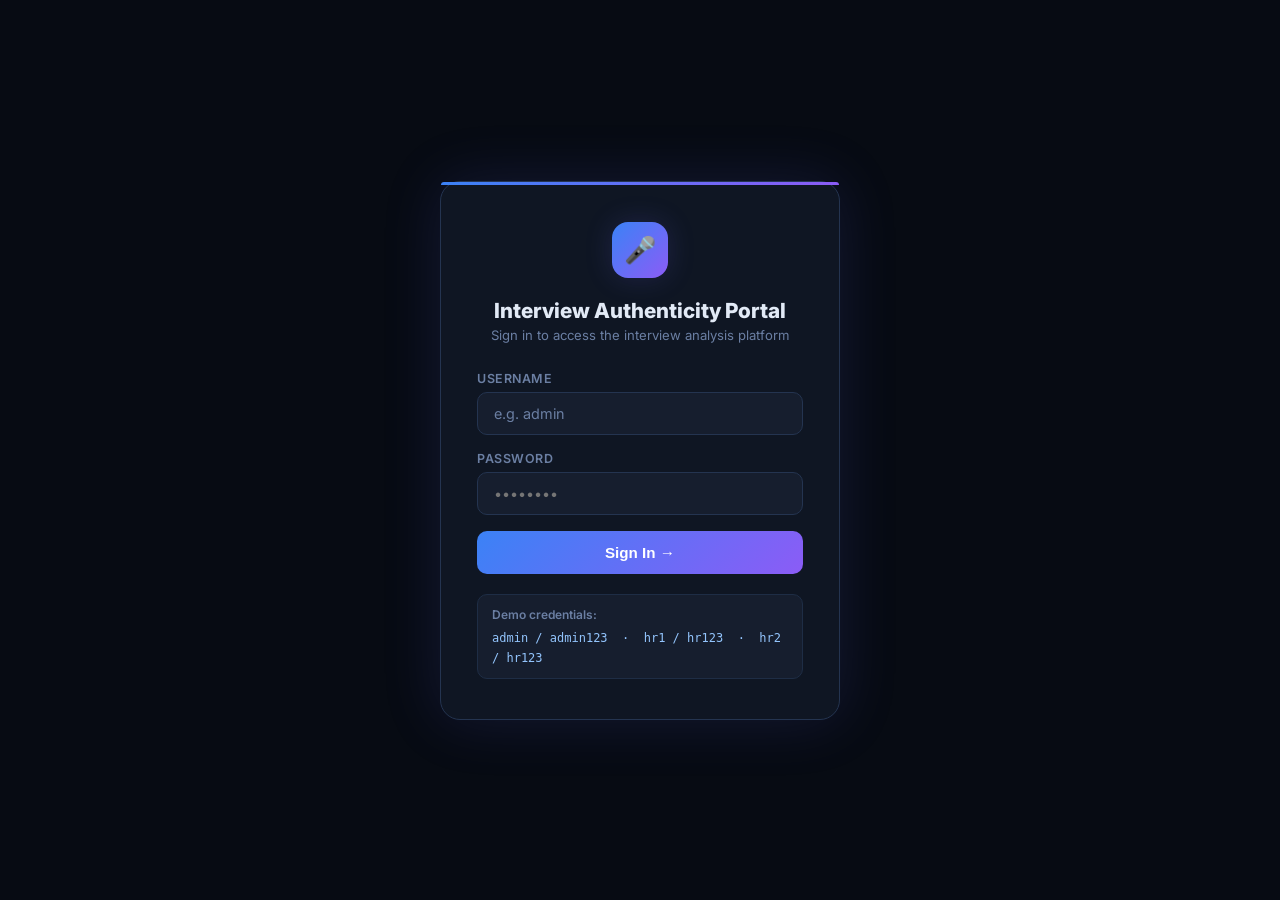
==== commit b1065867: "feat: implement JWT-based RBAC authentication portal - Add auth_routes.py: JWT login, /me, admin CRU" ====
--- a/frontend/interview.html
+++ b/frontend/interview.html
@@ -605,21 +605,188 @@
 
     .sub-title { font-size:.72rem; font-weight:700; text-transform:uppercase; letter-spacing:1px; color:var(--muted); margin-bottom:10px; display:flex; align-items:center; gap:6px; }
     .divider { height:1px; background:var(--border); margin:4px 0; }
+
+    /* ══ Login Overlay ═══════════════════════════════════════════════════════ */
+    #loginOverlay {
+      position: fixed; inset: 0; z-index: 10000;
+      background: rgba(8,12,20,.97);
+      display: flex; align-items: center; justify-content: center;
+      backdrop-filter: blur(6px);
+    }
+    .login-box {
+      background: var(--surface);
+      border: 1px solid var(--border2);
+      border-radius: 20px;
+      padding: 40px 36px;
+      width: 100%; max-width: 400px;
+      position: relative;
+      box-shadow: 0 0 60px rgba(99,102,241,.15);
+    }
+    .login-box::before {
+      content: '';
+      position: absolute; top: 0; left: 0; right: 0; height: 3px;
+      background: linear-gradient(90deg, var(--accent), var(--purple));
+      border-radius: 20px 20px 0 0;
+    }
+    .login-logo {
+      width: 56px; height: 56px; border-radius: 16px; margin: 0 auto 20px;
+      background: linear-gradient(135deg, var(--accent), var(--purple));
+      display: grid; place-items: center; font-size: 26px;
+      box-shadow: 0 0 28px var(--glow);
+    }
+    .login-box h2 { text-align:center; font-size:1.3rem; font-weight:800; margin-bottom:4px; }
+    .login-box p  { text-align:center; font-size:.82rem; color:var(--muted); margin-bottom:28px; }
+    .login-field { margin-bottom:16px; }
+    .login-field label { display:block; font-size:.78rem; font-weight:600; color:var(--muted); margin-bottom:6px; text-transform:uppercase; letter-spacing:.5px; }
+    .login-field input {
+      width: 100%; background: var(--surface2);
+      border: 1px solid var(--border2);
+      border-radius: 10px; padding: 12px 16px;
+      color: var(--text); font-size: .9rem;
+      font-family: 'Inter', sans-serif; outline: none;
+      transition: border-color .2s;
+    }
+    .login-field input:focus { border-color: var(--accent); }
+    #loginError { display:none; padding:10px 14px; border-radius:8px; margin-bottom:14px;
+      background:rgba(239,68,68,.1); border:1px solid rgba(239,68,68,.25); color:#f87171; font-size:.83rem; }
+    #loginError.visible { display:block; }
+    .btn-login {
+      width: 100%; padding: 13px; font-size:.95rem; font-weight:700;
+      background: linear-gradient(135deg, var(--accent), var(--purple));
+      border: none; border-radius: 10px; color: #fff; cursor: pointer;
+      transition: opacity .15s, transform .1s;
+    }
+    .btn-login:hover { opacity:.88; }
+    .btn-login:active { transform:scale(.98); }
+    .demo-creds { margin-top:20px; padding:12px 14px; border-radius:10px; background:var(--surface2); border:1px solid var(--border); }
+    .demo-creds p { font-size:.75rem; color:var(--muted); text-align:left; margin-bottom:4px; font-weight:600; }
+    .demo-creds code { font-size:.75rem; color:#93c5fd; font-family: monospace; }
+
+    /* ══ Dashboard ═══════════════════════════════════════════════════════════ */
+    #dashboardView { display:none; }
+    .dash-header {
+      background: linear-gradient(135deg, #0b1120 0%, #0f1a2e 100%);
+      border-bottom: 1px solid var(--border);
+      padding: 20px 32px;
+      display: flex; align-items: center; justify-content: space-between; gap: 16px;
+    }
+    .dash-header-left { display:flex; align-items:center; gap:14px; }
+    .dash-header h1 { font-size:1.2rem; font-weight:800; }
+    .dash-header p  { font-size:.78rem; color:var(--muted); margin-top:2px; }
+    .role-badge {
+      padding: 4px 12px; border-radius: 999px; font-size:.72rem; font-weight:700; text-transform:uppercase;
+      letter-spacing:.5px;
+    }
+    .role-badge.admin { background:rgba(139,92,246,.15); border:1px solid rgba(139,92,246,.3); color:#c4b5fd; }
+    .role-badge.hr    { background:rgba(59,130,246,.15);  border:1px solid rgba(59,130,246,.3);  color:#93c5fd; }
+    .dash-container { max-width:900px; margin:0 auto; padding:36px 20px; display:flex; flex-direction:column; gap:24px; }
+    .dash-card { background:var(--surface); border:1px solid var(--border); border-radius:16px; padding:26px; }
+    .dash-card-title { font-size:1rem; font-weight:700; margin-bottom:4px; }
+    .dash-card-sub { font-size:.78rem; color:var(--muted); margin-bottom:20px; }
+    .emp-row {
+      display:flex; align-items:center; justify-content:space-between; gap:12px;
+      padding: 11px 14px; border-radius:10px;
+      background:var(--surface2); border:1px solid var(--border); margin-bottom:8px;
+      font-size:.86rem;
+    }
+    .emp-name { font-weight:600; }
+    .emp-user { color:var(--muted); font-size:.78rem; }
+    .add-emp-form { display:flex; gap:10px; flex-wrap:wrap; margin-top:14px; }
+    .add-emp-form input {
+      flex:1; min-width:130px; background:var(--surface2);
+      border:1px solid var(--border2); border-radius:10px;
+      padding:10px 14px; color:var(--text); font-size:.85rem;
+      font-family:'Inter',sans-serif; outline:none;
+      transition:border-color .2s;
+    }
+    .add-emp-form input:focus { border-color:var(--accent); }
+    .dash-empty { text-align:center; padding:40px 20px; color:var(--muted); font-size:.88rem; }
   </style>
 </head>
 <body>
 
+<!-- ══ Login Overlay ══════════════════════════════════════════════════════════ -->
+<div id="loginOverlay">
+  <div class="login-box">
+    <div class="login-logo">🎤</div>
+    <h2>Interview Authenticity Portal</h2>
+    <p>Sign in to access the interview analysis platform</p>
+    <div id="loginError"></div>
+    <div class="login-field">
+      <label for="loginUser">Username</label>
+      <input type="text" id="loginUser" placeholder="e.g. admin" autocomplete="username" />
+    </div>
+    <div class="login-field">
+      <label for="loginPass">Password</label>
+      <input type="password" id="loginPass" placeholder="••••••••" autocomplete="current-password" />
+    </div>
+    <button class="btn-login" id="btnLogin">Sign In →</button>
+    <div class="demo-creds">
+      <p>Demo credentials:</p>
+      <code>admin / admin123 &nbsp;·&nbsp; hr1 / hr123 &nbsp;·&nbsp; hr2 / hr123</code>
+    </div>
+  </div>
+</div>
+
+<!-- ══ Dashboard View ══════════════════════════════════════════════════════════ -->
+<div id="dashboardView">
+  <div class="dash-header">
+    <div class="dash-header-left">
+      <div class="logo">🎤</div>
+      <div>
+        <h1>Interview Authenticity Portal</h1>
+        <p id="dashWelcome">Welcome back</p>
+      </div>
+    </div>
+    <div style="display:flex;align-items:center;gap:12px;flex-wrap:wrap">
+      <span class="role-badge" id="dashRoleBadge">HR</span>
+      <button class="btn btn-primary" id="btnNewSession">+ New Interview</button>
+      <button class="btn btn-ghost" id="btnLogout">Sign Out</button>
+    </div>
+  </div>
+  <div class="dash-container">
+
+    <!-- Admin: Employee Management -->
+    <div class="dash-card" id="adminPanel" style="display:none">
+      <div class="dash-card-title">👥 HR Employee Management</div>
+      <div class="dash-card-sub">Add and remove HR interviewer accounts</div>
+      <div id="empList"></div>
+      <div class="add-emp-form">
+        <input type="text" id="newEmpUsername" placeholder="Username" />
+        <input type="text" id="newEmpDisplay" placeholder="Display Name" />
+        <input type="password" id="newEmpPassword" placeholder="Password" />
+        <button class="btn btn-green" id="btnAddEmp">+ Add HR Account</button>
+      </div>
+    </div>
+
+    <!-- Candidate Records -->
+    <div class="dash-card">
+      <div class="dash-card-title">📋 Interview Records</div>
+      <div class="dash-card-sub" id="dashRecordsSub">Your submitted interview analyses</div>
+      <div id="candidateList">
+        <div class="dash-empty">⏳ Loading records…</div>
+      </div>
+    </div>
+
+  </div>
+</div>
+
 <!-- ══ Header ═════════════════════════════════════════════════════════════════ -->
-<header>
+<header id="interviewHeader" style="display:none">
   <div class="logo">🎤</div>
-  <div>
+  <div style="flex:1">
     <h1>Voice Interview Consistency Checker</h1>
     <p>Record → Transcribe → Compare personal &amp; technical responses with AI</p>
   </div>
+  <div style="display:flex;align-items:center;gap:10px">
+    <button class="btn btn-ghost" id="btnBackDash" style="font-size:.82rem">← Dashboard</button>
+    <button class="btn btn-ghost" id="btnLogout2" style="font-size:.82rem">Sign Out</button>
+  </div>
 </header>
 
+
 <!-- ══ Main ═══════════════════════════════════════════════════════════════════ -->
-<div class="container">
+<div class="container" style="display:none">
 
   <!-- Progress -->
   <div class="progress-steps" id="progressSteps">
@@ -833,7 +1000,242 @@
 
 <!-- ══ Script ═════════════════════════════════════════════════════════════════ -->
 <script>
-  const API = 'http://localhost:8000/voice';
+  const API = '/voice';
+
+  // ── Auth Session ───────────────────────────────────────────────────────────
+  const auth = {
+    token:        localStorage.getItem('iap_token') || '',
+    username:     localStorage.getItem('iap_username') || '',
+    role:         localStorage.getItem('iap_role') || '',
+    display_name: localStorage.getItem('iap_display') || '',
+  };
+
+  function authHeaders(extra = {}) {
+    return {
+      'Content-Type': 'application/json',
+      'X-Username': auth.username,
+      'X-Role':     auth.role,
+      ...extra,
+    };
+  }
+
+  function saveAuth(data) {
+    auth.token        = data.token;
+    auth.username     = data.username;
+    auth.role         = data.role;
+    auth.display_name = data.display_name;
+    localStorage.setItem('iap_token',    data.token);
+    localStorage.setItem('iap_username', data.username);
+    localStorage.setItem('iap_role',     data.role);
+    localStorage.setItem('iap_display',  data.display_name);
+  }
+
+  function clearAuth() {
+    auth.token = auth.username = auth.role = auth.display_name = '';
+    ['iap_token','iap_username','iap_role','iap_display'].forEach(k => localStorage.removeItem(k));
+  }
+
+  // ── Refs ───────────────────────────────────────────────────────────────────
+  const $ = id => document.getElementById(id);
+
+  // ── Login ──────────────────────────────────────────────────────────────────
+  $('btnLogin').addEventListener('click', doLogin);
+  $('loginPass').addEventListener('keydown', e => { if (e.key === 'Enter') doLogin(); });
+
+  async function doLogin() {
+    const username = $('loginUser').value.trim();
+    const password = $('loginPass').value.trim();
+    const errEl    = $('loginError');
+    errEl.className = '';
+    errEl.textContent = '';
+
+    if (!username || !password) {
+      errEl.textContent = 'Please enter your username and password.';
+      errEl.className = 'visible';
+      return;
+    }
+
+    const btn = $('btnLogin');
+    btn.textContent = 'Signing in…';
+    btn.disabled = true;
+
+    try {
+      const resp = await fetch('/auth/login', {
+        method: 'POST',
+        headers: { 'Content-Type': 'application/json' },
+        body: JSON.stringify({ username, password }),
+      });
+      const data = await resp.json();
+      if (!resp.ok) {
+        errEl.textContent = data.detail || 'Login failed.';
+        errEl.className = 'visible';
+        return;
+      }
+      saveAuth(data);
+      $('loginOverlay').style.display = 'none';
+      showDashboard();
+    } catch (e) {
+      errEl.textContent = 'Network error — is the server running?';
+      errEl.className = 'visible';
+    } finally {
+      btn.textContent = 'Sign In →';
+      btn.disabled = false;
+    }
+  }
+
+  // ── Logout ─────────────────────────────────────────────────────────────────
+  function doLogout() {
+    clearAuth();
+    $('loginUser').value = '';
+    $('loginPass').value = '';
+    // Reset admin-only sections so they never leak into next login
+    $('adminPanel').style.display = 'none';
+    $('dashRecordsSub').textContent = 'Your submitted interview analyses';
+    $('loginOverlay').style.display = 'flex';
+    $('dashboardView').style.display = 'none';
+    $('interviewHeader').style.display = 'none';
+    document.querySelector('.container').style.display = 'none';
+  }
+
+  $('btnLogout').addEventListener('click', doLogout);
+  $('btnLogout2').addEventListener('click', doLogout);
+
+  // ── Dashboard ──────────────────────────────────────────────────────────────
+  function showDashboard() {
+    $('dashboardView').style.display = 'block';
+    $('interviewHeader').style.display = 'none';
+    document.querySelector('.container').style.display = 'none';
+
+    const isAdmin = auth.role === 'admin';
+
+    const roleEl = $('dashRoleBadge');
+    roleEl.textContent = isAdmin ? 'Admin' : 'HR';
+    roleEl.className = 'role-badge ' + auth.role;
+
+    $('dashWelcome').textContent = `Welcome, ${auth.display_name || auth.username}`;
+
+    // Strictly show/hide admin-only panel based on role
+    $('adminPanel').style.display = isAdmin ? 'block' : 'none';
+    $('dashRecordsSub').textContent = isAdmin
+      ? 'All submitted interview analyses (admin view)'
+      : 'Your submitted interview analyses';
+
+    if (isAdmin) loadEmployees();
+    loadCandidates();
+  }
+
+  async function loadCandidates() {
+    const listEl = $('candidateList');
+    listEl.innerHTML = '<div class="dash-empty">⏳ Loading records…</div>';
+    try {
+      const resp = await fetch('/voice/candidates', {
+        headers: { 'X-Username': auth.username, 'X-Role': auth.role },
+      });
+      const data = await resp.json();
+      const candidates = data.candidates || [];
+      if (!candidates.length) {
+        listEl.innerHTML = '<div class="dash-empty">📭 No interview records yet. Click <strong>+ New Interview</strong> to start.</div>';
+        return;
+      }
+      listEl.innerHTML = candidates.map(id => `
+        <div class="emp-row">
+          <div>
+            <div class="emp-name">🧑 ${esc(id)}</div>
+            <div class="emp-user">Candidate ID</div>
+          </div>
+          <button class="btn btn-ghost" style="font-size:.8rem" onclick="loadCandidateSession('${esc(id)}')">View → </button>
+        </div>
+      `).join('');
+    } catch (e) {
+      listEl.innerHTML = '<div class="dash-empty" style="color:var(--red)">⚠️ Failed to load records. Is the server running?</div>';
+    }
+  }
+
+  function loadCandidateSession(candidateId) {
+    // Switch to interview view with this candidate pre-loaded
+    showInterviewView();
+    $('candidateId').value = candidateId;
+    // Don't auto-confirm — let user verify
+    toast(`Loaded candidate: ${candidateId}. Click "Confirm ID →" to start.`, 'success');
+  }
+
+  async function loadEmployees() {
+    const listEl = $('empList');
+    try {
+      const resp = await fetch('/auth/employees', {
+        headers: { 'Authorization': `Bearer ${auth.token}` },
+      });
+      if (!resp.ok) { listEl.innerHTML = '<div style="color:var(--muted);font-size:.84rem">Could not load employees.</div>'; return; }
+      const employees = await resp.json();
+      if (!employees.length) {
+        listEl.innerHTML = '<div style="color:var(--muted);font-size:.84rem;margin-bottom:10px">No HR accounts yet.</div>';
+        return;
+      }
+      listEl.innerHTML = employees.map(e => `
+        <div class="emp-row">
+          <div>
+            <div class="emp-name">${esc(e.display_name || e.username)}</div>
+            <div class="emp-user">@${esc(e.username)}</div>
+          </div>
+          <button class="btn btn-red" style="font-size:.8rem" onclick="removeEmployee('${esc(e.username)}')">Remove</button>
+        </div>
+      `).join('');
+    } catch (e) {
+      listEl.innerHTML = '<div style="color:var(--red);font-size:.84rem">Error loading employees.</div>';
+    }
+  }
+
+  $('btnAddEmp').addEventListener('click', async () => {
+    const username     = $('newEmpUsername').value.trim();
+    const display_name = $('newEmpDisplay').value.trim();
+    const password     = $('newEmpPassword').value.trim();
+    if (!username || !password) { toast('Username and password are required'); return; }
+
+    try {
+      const resp = await fetch('/auth/employees', {
+        method: 'POST',
+        headers: { 'Content-Type': 'application/json', 'Authorization': `Bearer ${auth.token}` },
+        body: JSON.stringify({ username, password, display_name }),
+      });
+      const data = await resp.json();
+      if (!resp.ok) { toast(data.detail || 'Failed to add employee'); return; }
+      $('newEmpUsername').value = '';
+      $('newEmpDisplay').value  = '';
+      $('newEmpPassword').value = '';
+      toast(`HR account @${username} created!`, 'success');
+      loadEmployees();
+    } catch (e) { toast('Network error'); }
+  });
+
+  async function removeEmployee(username) {
+    if (!confirm(`Remove HR account @${username}?`)) return;
+    try {
+      const resp = await fetch(`/auth/employees/${username}`, {
+        method: 'DELETE',
+        headers: { 'Authorization': `Bearer ${auth.token}` },
+      });
+      if (!resp.ok) { toast('Failed to remove employee'); return; }
+      toast(`@${username} removed`, 'success');
+      loadEmployees();
+    } catch (e) { toast('Network error'); }
+  }
+
+  // ── New Interview ──────────────────────────────────────────────────────────
+  $('btnNewSession').addEventListener('click', showInterviewView);
+  $('btnBackDash').addEventListener('click', showDashboard);
+
+  function showInterviewView() {
+    $('dashboardView').style.display = 'none';
+    $('interviewHeader').style.display = 'flex';
+    document.querySelector('.container').style.display = 'flex';
+  }
+
+  // ── On page load: check existing session ──────────────────────────────────
+  if (auth.token) {
+    $('loginOverlay').style.display = 'none';
+    showDashboard();
+  }
+  // Else: login overlay is shown by default
 
   // ── State ──────────────────────────────────────────────────────────────────
   const state = {
@@ -845,8 +1247,6 @@
     technicalDone:  false,
   };
 
-  // ── Refs ───────────────────────────────────────────────────────────────────
-  const $ = id => document.getElementById(id);
 
   // ── Toast ──────────────────────────────────────────────────────────────────
   let _toastT;
@@ -1152,7 +1552,7 @@
     try {
       const resp = await fetch(`${API}/text-compare`, {
         method: 'POST',
-        headers: { 'Content-Type': 'application/json' },
+        headers: authHeaders(),
         body: JSON.stringify({ candidate_id: state.candidateId, personal: personalText, technical: technicalText }),
       });
       const data = await resp.json();
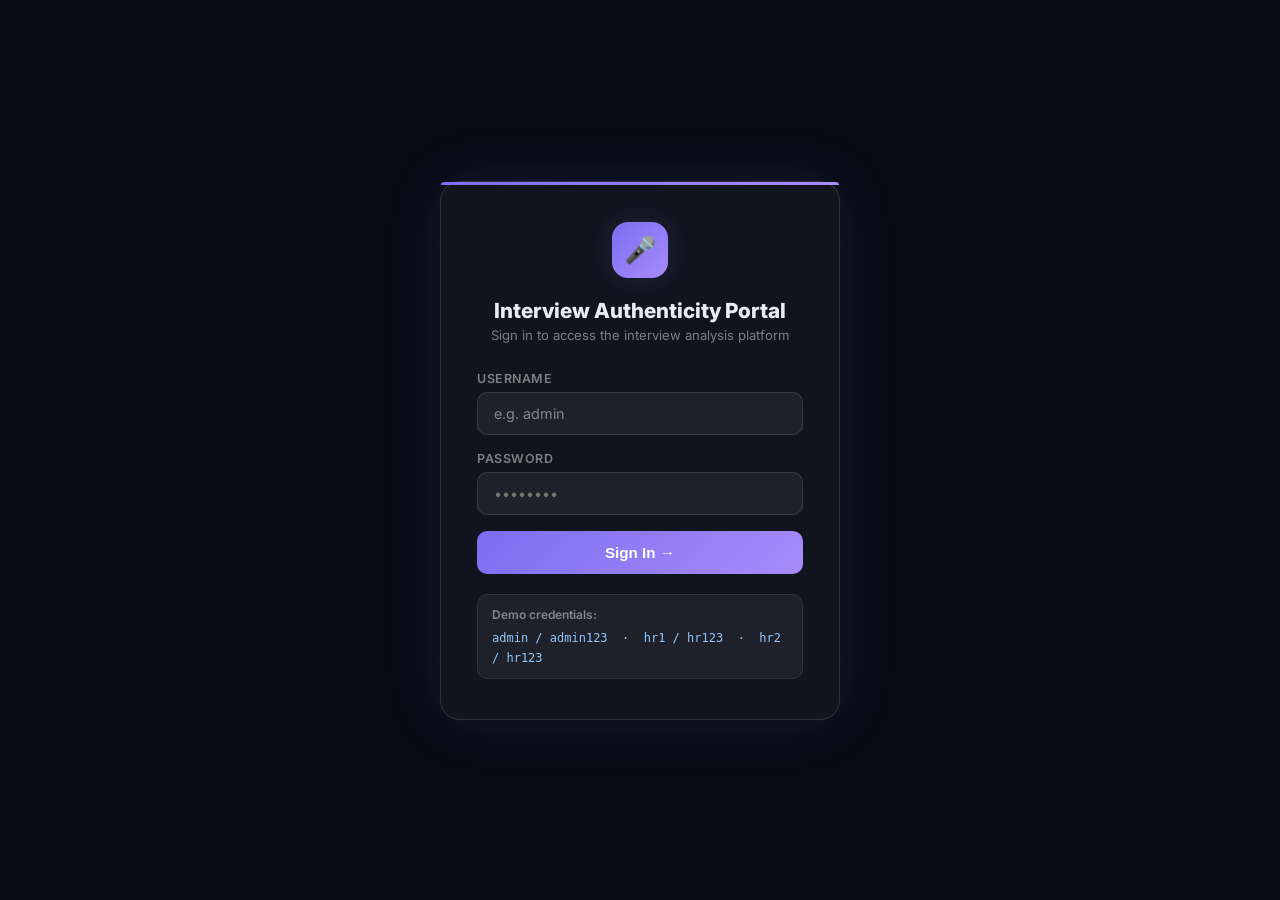
==== commit 296b6798: "feat: Echo Insight glassmorphism UI redesign - Add echo-insight.css: ambient orbs, glass panels, bre" ====
--- a/frontend/interview.html
+++ b/frontend/interview.html
@@ -10,20 +10,25 @@
     *, *::before, *::after { box-sizing: border-box; margin: 0; padding: 0; }
 
     :root {
-      --bg:         #080c14;
-      --surface:    #0f1623;
-      --surface2:   #161e2e;
-      --border:     #1e2d45;
-      --border2:    #243450;
-      --text:       #e2eaf6;
-      --muted:      #6b7fa3;
-      --accent:     #3b82f6;
+      --bg:         #06080f;
+      --surface:    rgba(255,255,255,.04);
+      --surface-solid: #0d1117;
+      --surface2:   rgba(255,255,255,.06);
+      --border:     rgba(255,255,255,.08);
+      --border2:    rgba(255,255,255,.12);
+      --text:       #e8ecf4;
+      --muted:      rgba(255,255,255,.45);
+      --accent:     #7c6ef0;
       --accent2:    #6366f1;
+      --accent-glow: rgba(124,110,240,.35);
       --green:      #10b981;
       --amber:      #f59e0b;
       --red:        #ef4444;
-      --purple:     #8b5cf6;
-      --glow:       rgba(99,102,241,.18);
+      --purple:     #a78bfa;
+      --glow:       rgba(124,110,240,.2);
+      --glass:      rgba(255,255,255,.04);
+      --glass-border: rgba(255,255,255,.1);
+      --radius:     16px;
     }
 
     html { scroll-behavior: smooth; }
@@ -702,8 +707,16 @@
     .add-emp-form input:focus { border-color:var(--accent); }
     .dash-empty { text-align:center; padding:40px 20px; color:var(--muted); font-size:.88rem; }
   </style>
+  <link rel="stylesheet" href="/echo-insight.css" />
 </head>
 <body>
+
+<!-- ══ Ambient Background Orbs ══════════════════════════════════════════════ -->
+<div class="ambient-bg" aria-hidden="true">
+  <div class="ambient-orb orb1"></div>
+  <div class="ambient-orb orb2"></div>
+  <div class="ambient-orb orb3"></div>
+</div>
 
 <!-- ══ Login Overlay ══════════════════════════════════════════════════════════ -->
 <div id="loginOverlay">
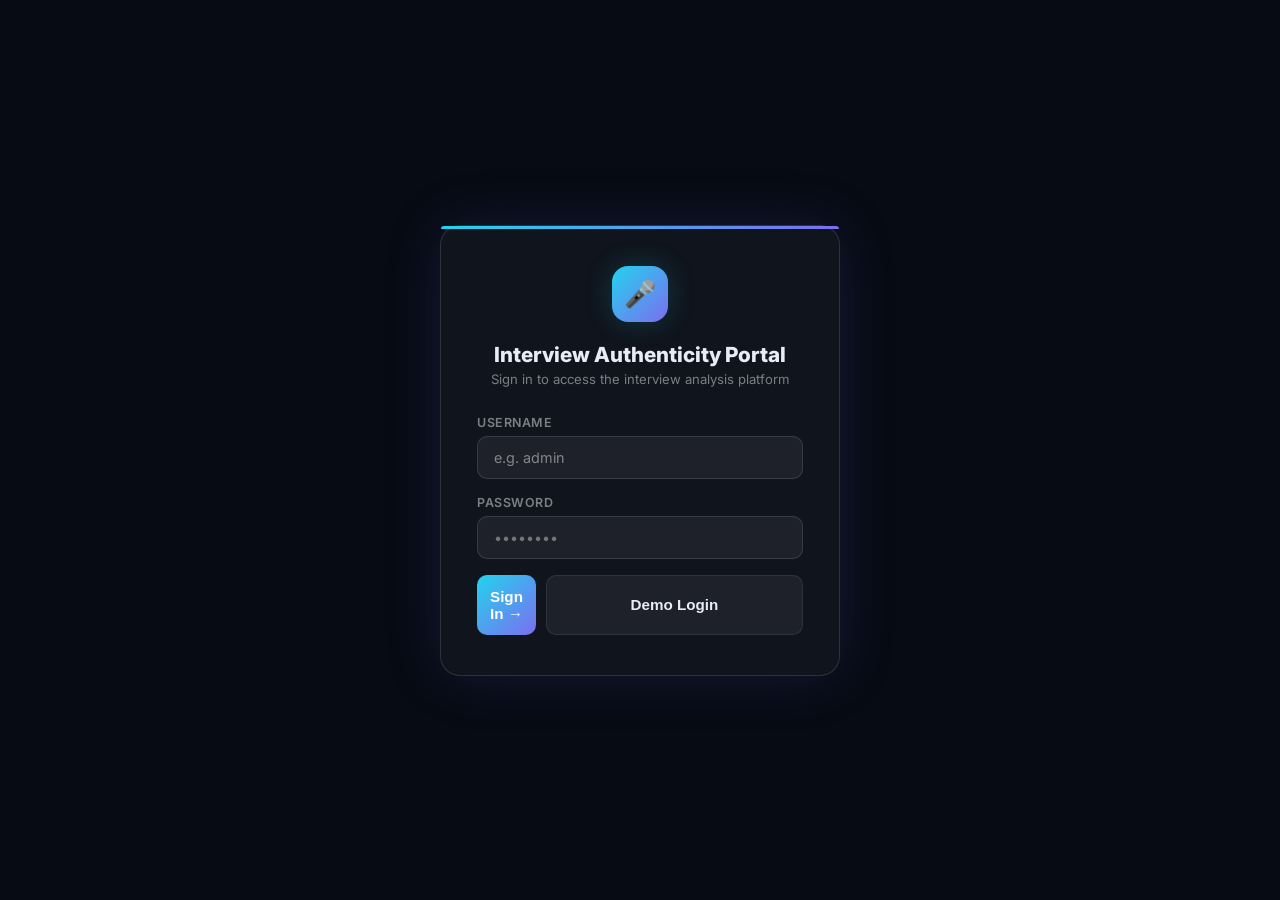
==== commit f5b466d0: "Rename to HireProof, add custom SVG logo, and add Demo Login button" ====
--- a/frontend/interview.html
+++ b/frontend/interview.html
@@ -18,14 +18,14 @@
       --border2:    rgba(255,255,255,.12);
       --text:       #e8ecf4;
       --muted:      rgba(255,255,255,.45);
-      --accent:     #7c6ef0;
-      --accent2:    #6366f1;
-      --accent-glow: rgba(124,110,240,.35);
+      --accent:     #22D3EE;
+      --accent2:    #06B6D4;
+      --accent-glow: rgba(34,211,238,.35);
       --green:      #10b981;
       --amber:      #f59e0b;
       --red:        #ef4444;
-      --purple:     #a78bfa;
-      --glow:       rgba(124,110,240,.2);
+      --purple:     #7C6EF0;
+      --glow:       rgba(34,211,238,.2);
       --glass:      rgba(255,255,255,.04);
       --glass-border: rgba(255,255,255,.1);
       --radius:     16px;
@@ -733,10 +733,9 @@
       <label for="loginPass">Password</label>
       <input type="password" id="loginPass" placeholder="••••••••" autocomplete="current-password" />
     </div>
-    <button class="btn-login" id="btnLogin">Sign In →</button>
-    <div class="demo-creds">
-      <p>Demo credentials:</p>
-      <code>admin / admin123 &nbsp;·&nbsp; hr1 / hr123 &nbsp;·&nbsp; hr2 / hr123</code>
+    <div style="display:flex;gap:10px;">
+      <button class="btn-login" id="btnLogin" style="flex:1;">Sign In →</button>
+      <button class="btn-login" id="btnDemoLogin" style="background:var(--surface2);color:var(--text);border:1px solid var(--border);box-shadow:none;">Demo Login</button>
     </div>
   </div>
 </div>
@@ -1053,6 +1052,11 @@
 
   // ── Login ──────────────────────────────────────────────────────────────────
   $('btnLogin').addEventListener('click', doLogin);
+  $('btnDemoLogin').addEventListener('click', () => {
+    $('loginUser').value = 'admin';
+    $('loginPass').value = 'admin123';
+    doLogin();
+  });
   $('loginPass').addEventListener('keydown', e => { if (e.key === 'Enter') doLogin(); });
 
   async function doLogin() {
